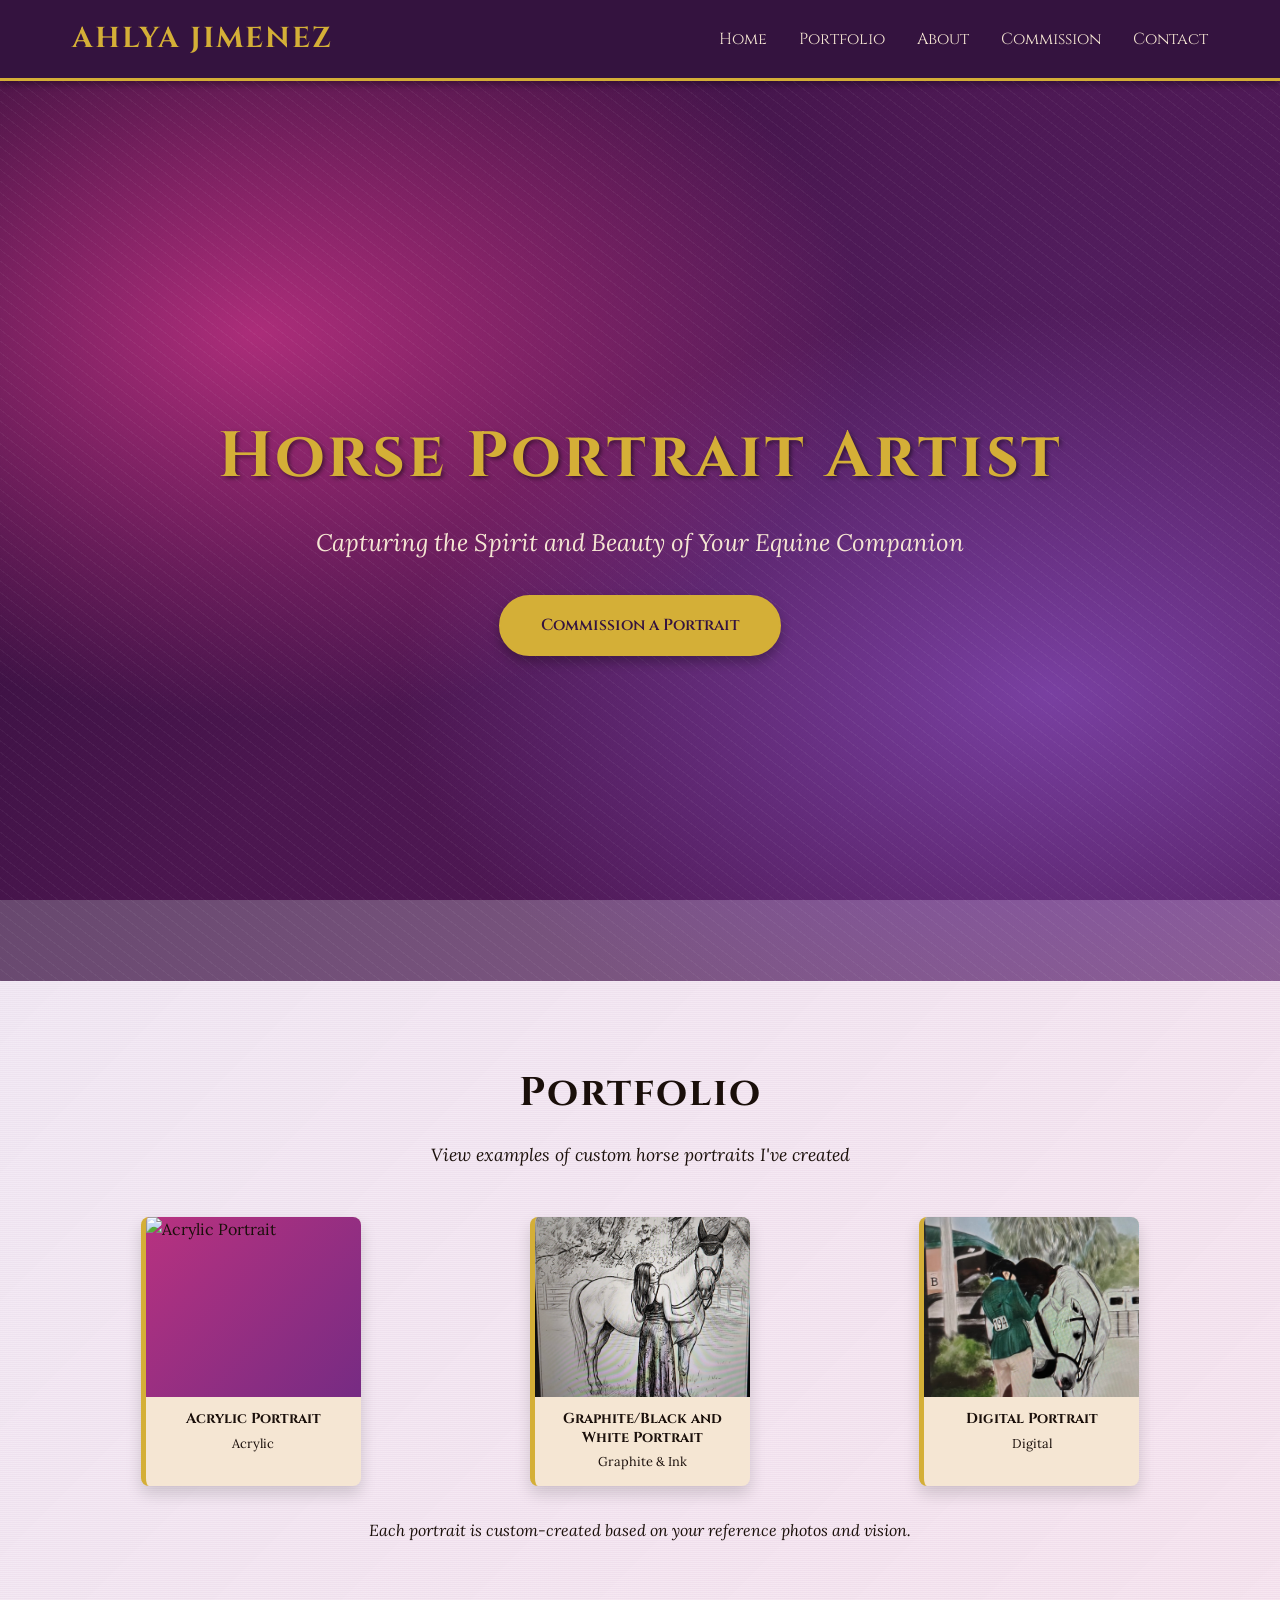
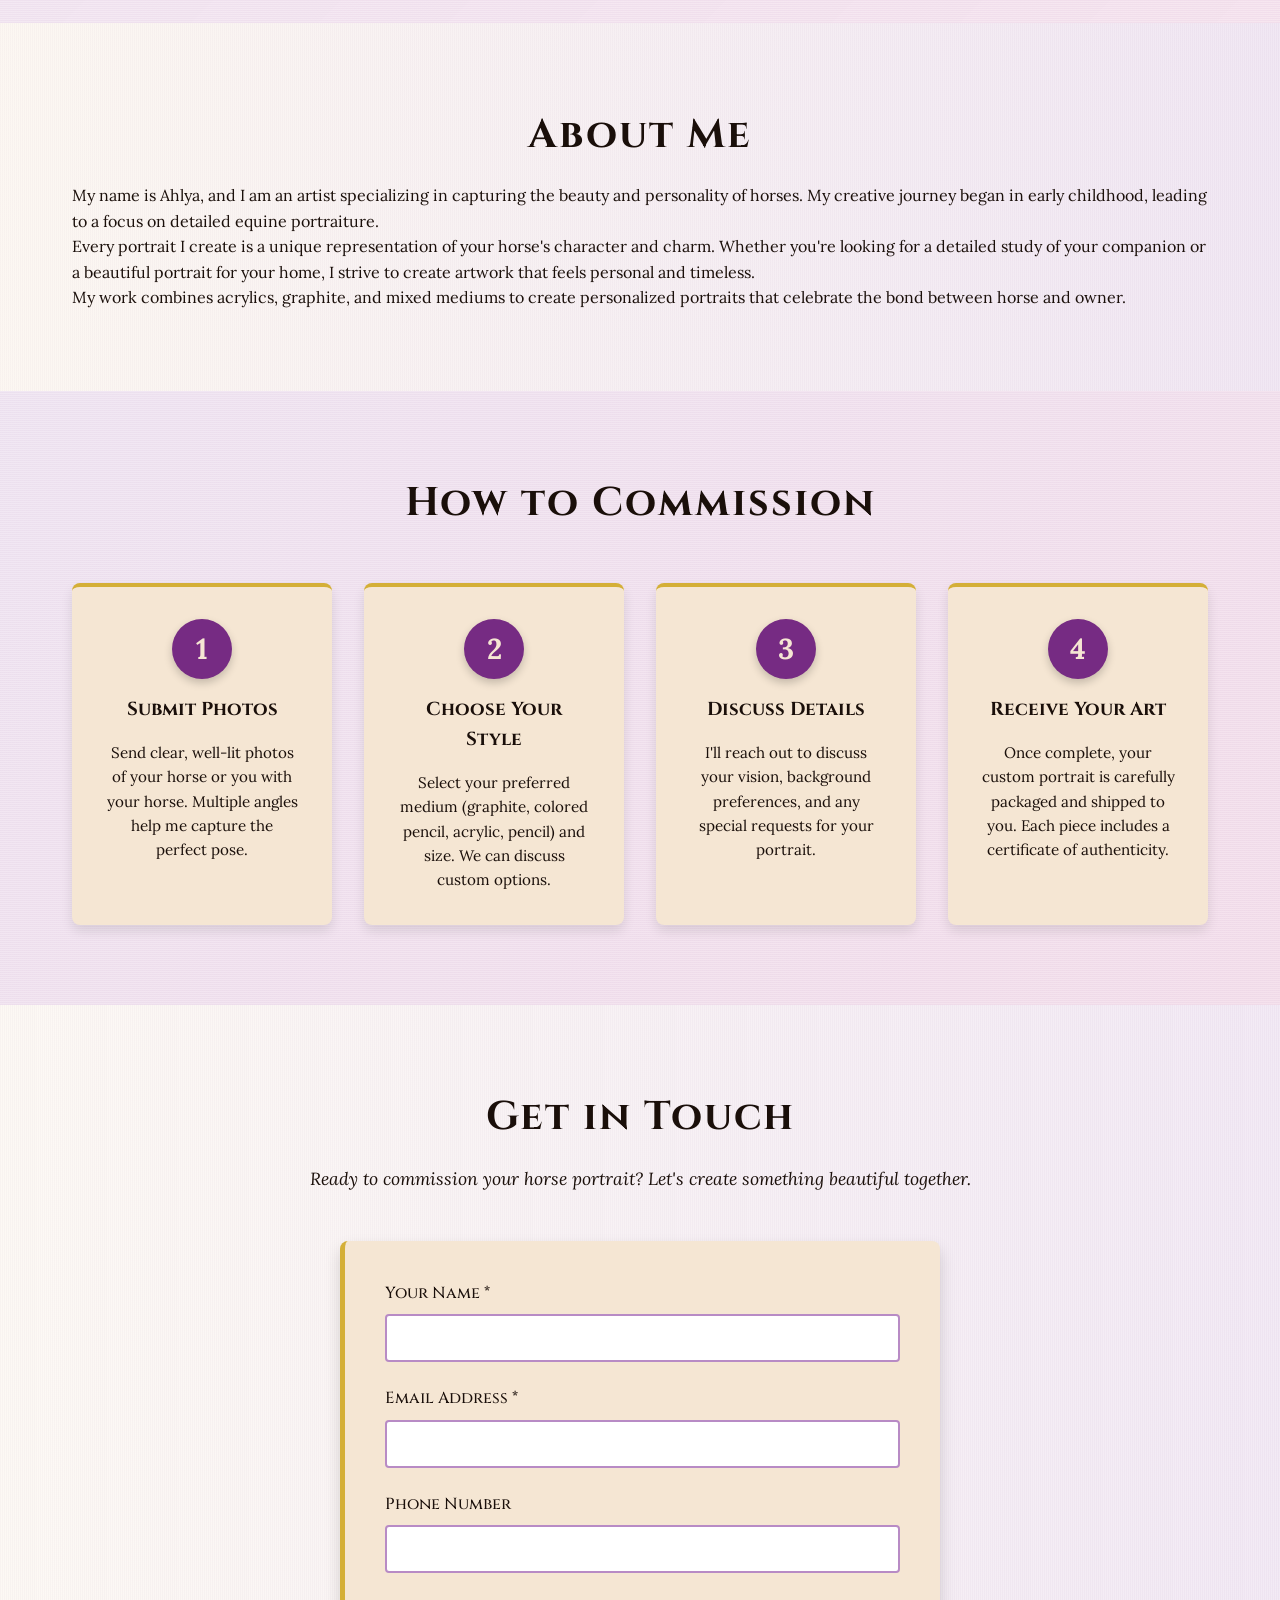
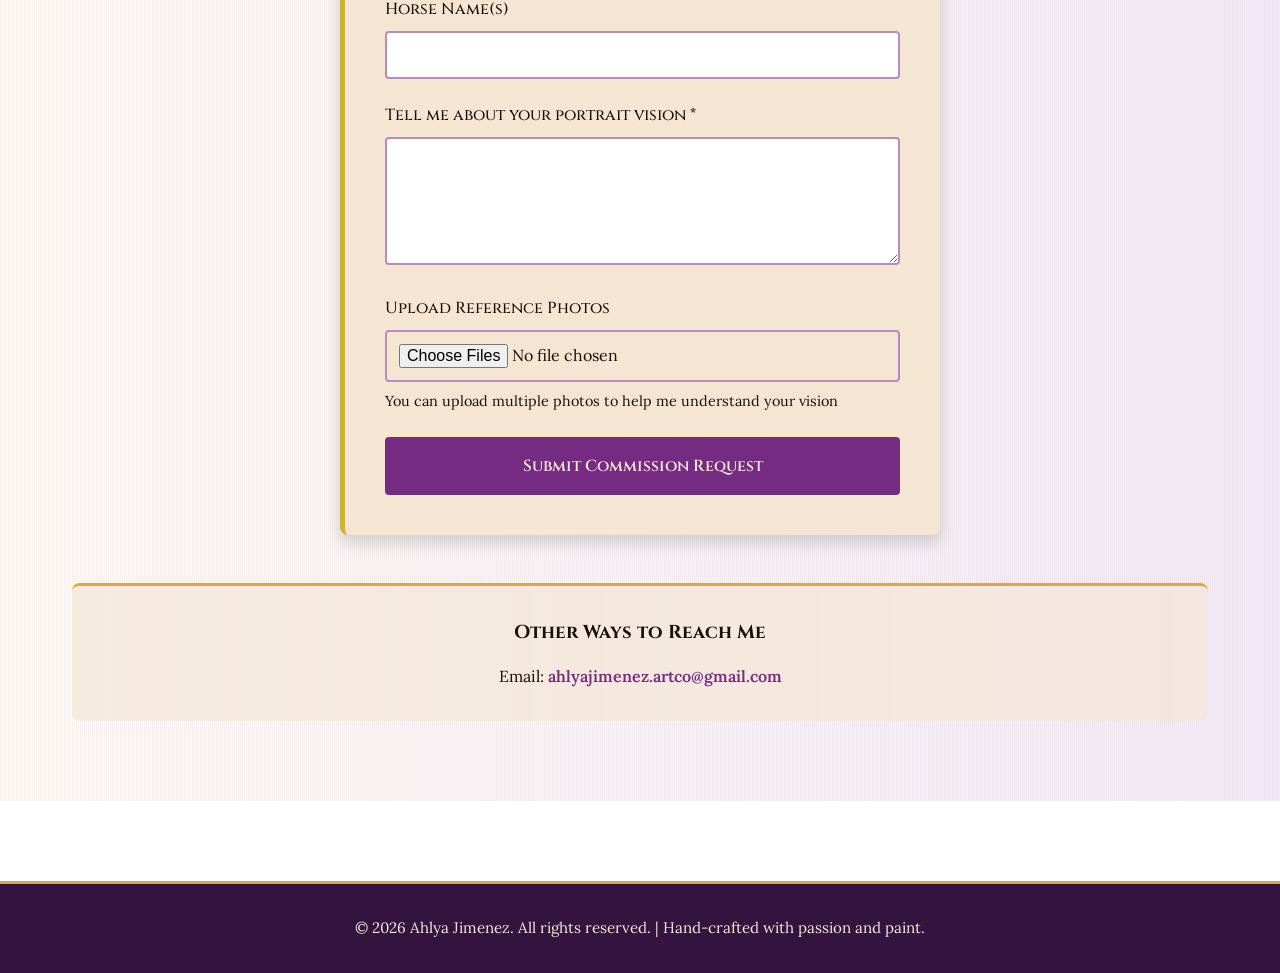
==== index.html @ ed9b8b4e "Remove mixed media and add-on portfolio cards Co-authored-by: Copilot <223556219+Copilot@users.norep" ====
<!DOCTYPE html>
<html lang="en">
<head>
    <meta charset="UTF-8">
    <meta name="viewport" content="width=device-width, initial-scale=1.0">
    <title>Ahlya Jimenez - Horse Portrait Artist</title>
    <link rel="stylesheet" href="styles.css">
    <link href="https://fonts.googleapis.com/css2?family=Cinzel:wght@400;600;700&family=Lora:wght@400;500&display=swap" rel="stylesheet">
</head>
<body>
    <!-- Navigation -->
    <nav class="navbar">
        <div class="nav-container">
            <div class="logo">AHLYA JIMENEZ</div>
            <ul class="nav-menu">
                <li><a href="#home" class="nav-link">Home</a></li>
                <li><a href="#portfolio" class="nav-link">Portfolio</a></li>
                <li><a href="#about" class="nav-link">About</a></li>
                <li><a href="#commission" class="nav-link">Commission</a></li>
                <li><a href="#contact" class="nav-link">Contact</a></li>
            </ul>
        </div>
    </nav>

    <!-- Hero Section -->
    <section id="home" class="hero">
        <div class="hero-content">
            <h1>Horse Portrait Artist</h1>
            <p>Capturing the Spirit and Beauty of Your Equine Companion</p>
            <a href="#commission" class="cta-button">Commission a Portrait</a>
        </div>
    </section>

    <!-- Portfolio Section -->
    <section id="portfolio" class="portfolio">
        <div class="container">
            <h2>Portfolio</h2>
            <p class="section-intro">View examples of custom horse portraits I've created</p>
            
            <div class="portfolio-grid">
                <div class="portfolio-item" data-index="0">
                    <div class="portfolio-image">
                        <img src="images/Acrylic.jpeg" alt="Acrylic Portrait">
                    </div>
                    <h3>Acrylic Portrait</h3>
                    <p>Acrylic</p>
                </div>
                
                <div class="portfolio-item" data-index="1">
                    <div class="portfolio-image">
                        <img src="images/Graphite:Black and white.jpg" alt="Graphite/Black and White Portrait">
                    </div>
                    <h3>Graphite/Black and White Portrait</h3>
                    <p>Graphite & Ink</p>
                </div>
                
                <div class="portfolio-item" data-index="2">
                    <div class="portfolio-image">
                        <img src="images/Digital.jpg" alt="Digital Portrait">
                    </div>
                    <h3>Digital Portrait</h3>
                    <p>Digital</p>
                </div>
            </div>

            <p class="portfolio-note">
                <em>Each portrait is custom-created based on your reference photos and vision.</em>
            </p>
        </div>
    </section>

    <!-- About Section -->
    <section id="about" class="about">
        <div class="container">
            <h2>About Me</h2>
            <div class="about-boxes">
                <div class="about-box">
                    <p>
                        My name is Ahlya, and I am an artist specializing in capturing the beauty and personality of horses. My creative journey began in early childhood, leading to a focus on detailed equine portraiture.
                    </p>
                </div>
                
                <div class="about-box">
                    <p>
                        Every portrait I create is a unique representation of your horse's character and charm. Whether you're looking for a detailed study of your companion or a beautiful portrait for your home, I strive to create artwork that feels personal and timeless.
                    </p>
                </div>
                
                <div class="about-box">
                    <p>
                        My work combines acrylics, graphite, and mixed mediums to create personalized portraits that celebrate the bond between horse and owner.
                    </p>
                </div>
            </div>
        </div>
    </section>

    <!-- Commission Section -->
    <section id="commission" class="commission">
        <div class="container">
            <h2>How to Commission</h2>
            <div class="commission-steps">
                <div class="step">
                    <div class="step-number">1</div>
                    <h3>Submit Photos</h3>
                    <p>Send clear, well-lit photos of your horse or you with your horse. Multiple angles help me capture the perfect pose.</p>
                </div>
                
                <div class="step">
                    <div class="step-number">2</div>
                    <h3>Choose Your Style</h3>
                    <p>Select your preferred medium (graphite, colored pencil, acrylic, pencil) and size. We can discuss custom options.</p>
                </div>
                
                <div class="step">
                    <div class="step-number">3</div>
                    <h3>Discuss Details</h3>
                    <p>I'll reach out to discuss your vision, background preferences, and any special requests for your portrait.</p>
                </div>
                
                <div class="step">
                    <div class="step-number">4</div>
                    <h3>Receive Your Art</h3>
                    <p>Once complete, your custom portrait is carefully packaged and shipped to you. Each piece includes a certificate of authenticity.</p>
                </div>
            </div>
        </div>
    </section>

    <!-- Contact/Form Section -->
    <section id="contact" class="contact">
        <div class="container">
            <h2>Get in Touch</h2>
            <p class="section-intro">Ready to commission your horse portrait? Let's create something beautiful together.</p>
            
            <form class="contact-form" action="https://formspree.io/f/YOUR_FORM_ID" method="POST">
                <div class="form-group">
                    <label for="name">Your Name *</label>
                    <input type="text" id="name" name="name" required>
                </div>
                
                <div class="form-group">
                    <label for="email">Email Address *</label>
                    <input type="email" id="email" name="email" required>
                </div>
                
                <div class="form-group">
                    <label for="phone">Phone Number</label>
                    <input type="tel" id="phone" name="phone">
                </div>
                
                <div class="form-group">
                    <label for="horse-name">Horse Name(s)</label>
                    <input type="text" id="horse-name" name="horse-name">
                </div>
                
                <div class="form-group">
                    <label for="message">Tell me about your portrait vision *</label>
                    <textarea id="message" name="message" rows="5" required></textarea>
                </div>
                
                <div class="form-group">
                    <label for="file-upload">Upload Reference Photos</label>
                    <input type="file" id="file-upload" name="file-upload" accept="image/*" multiple>
                    <small>You can upload multiple photos to help me understand your vision</small>
                </div>
                
                <button type="submit" class="submit-button">Submit Commission Request</button>
            </form>

            <div class="contact-info">
                <h3>Other Ways to Reach Me</h3>
                <p>Email: <a href="mailto:ahlyajimenez.artco@gmail.com">ahlyajimenez.artco@gmail.com</a></p>
            </div>
        </div>
    </section>

    <!-- Footer -->
    <footer class="footer">
        <div class="container">
            <p>&copy; 2026 Ahlya Jimenez. All rights reserved. | Hand-crafted with passion and paint.</p>
        </div>
    </footer>

    <!-- Lightbox Modal -->
    <div id="lightbox" class="lightbox">
        <button class="lightbox-close">&times;</button>
        <button class="lightbox-nav lightbox-prev">❮</button>
        <img id="lightbox-img" class="lightbox-img" src="" alt="">
        <button class="lightbox-nav lightbox-next">❯</button>
        <div class="lightbox-caption">
            <h3 id="lightbox-title"></h3>
            <p id="lightbox-desc"></p>
        </div>
    </div>

    <script>
        const portfolioData = [
            { title: 'Acrylic Portrait', desc: 'Acrylic', img: 'images/Acrylic.jpeg' },
            { title: 'Graphite/Black and White Portrait', desc: 'Graphite & Ink', img: 'images/Graphite:Black and white.jpg' },
            { title: 'Digital Portrait', desc: 'Digital', img: 'images/Digital.jpg' }
        ];

        let currentIndex = 0;
        const lightbox = document.getElementById('lightbox');
        const items = document.querySelectorAll('.portfolio-item');

        // Attach click handlers
        items.forEach(item => {
            item.addEventListener('click', function() {
                const index = parseInt(this.getAttribute('data-index'));
                openLightbox(index);
            });
        });

        function openLightbox(index) {
            currentIndex = index;
            updateLightbox();
            lightbox.classList.add('active');
            document.body.style.overflow = 'hidden';
        }

        function closeLightbox() {
            lightbox.classList.remove('active');
            document.body.style.overflow = 'auto';
        }

        function updateLightbox() {
            const data = portfolioData[currentIndex];
            document.getElementById('lightbox-img').src = data.img;
            document.getElementById('lightbox-title').textContent = data.title;
            document.getElementById('lightbox-desc').textContent = data.desc;
            
            const prevBtn = document.querySelector('.lightbox-prev');
            const nextBtn = document.querySelector('.lightbox-next');
            prevBtn.disabled = currentIndex === 0;
            nextBtn.disabled = currentIndex === portfolioData.length - 1;
        }

        document.querySelector('.lightbox-close').addEventListener('click', closeLightbox);
        
        document.querySelector('.lightbox-prev').addEventListener('click', function(e) {
            e.stopPropagation();
            if (currentIndex > 0) {
                currentIndex--;
                updateLightbox();
            }
        });

        document.querySelector('.lightbox-next').addEventListener('click', function(e) {
            e.stopPropagation();
            if (currentIndex < portfolioData.length - 1) {
                currentIndex++;
                updateLightbox();
            }
        });

        lightbox.addEventListener('click', function(e) {
            if (e.target === lightbox) {
                closeLightbox();
            }
        });

        document.addEventListener('keydown', function(e) {
            if (lightbox.classList.contains('active')) {
                if (e.key === 'Escape') closeLightbox();
                if (e.key === 'ArrowLeft' && currentIndex > 0) {
                    currentIndex--;
                    updateLightbox();
                }
                if (e.key === 'ArrowRight' && currentIndex < portfolioData.length - 1) {
                    currentIndex++;
                    updateLightbox();
                }
            }
        });
    </script>
</body>
</html>
---- styles.css ----
* {
    margin: 0;
    padding: 0;
    box-sizing: border-box;
}

:root {
    --primary-purple: #762B83;
    --dark-purple: #34133F;
    --light-purple: #B88BC5;
    --cream: #F5E6D3;
    --accent-gold: #D4AF37;
    --text-dark: #1A0F0A;
    --magenta: #B83280;
}

html {
    scroll-behavior: smooth;
}

body {
    font-family: 'Lora', serif;
    color: var(--text-dark);
    line-height: 1.6;
    background:
                repeating-linear-gradient(
                    135deg,
                    rgba(255, 255, 255, 0.025) 0px,
                    rgba(255, 255, 255, 0.025) 1px,
                    transparent 1px,
                    transparent 5px
                ),
                radial-gradient(ellipse at 16% 18%, rgba(208, 54, 140, 0.48), transparent 38%),
                radial-gradient(ellipse at 84% 32%, rgba(143, 84, 196, 0.48), transparent 42%),
                linear-gradient(135deg, #35103F 0%, #79266F 48%, #442054 100%);
    background-attachment: fixed;
    min-height: 100vh;
}

/* Navigation */
.navbar {
    background-color: var(--dark-purple);
    padding: 1rem 0;
    position: sticky;
    top: 0;
    z-index: 1000;
    box-shadow: 0 4px 6px rgba(0, 0, 0, 0.3);
    border-bottom: 3px solid var(--accent-gold);
}

.nav-container {
    max-width: 1200px;
    margin: 0 auto;
    padding: 0 2rem;
    display: flex;
    justify-content: space-between;
    align-items: center;
}

.logo {
    font-family: 'Cinzel', serif;
    font-size: 1.8rem;
    font-weight: 700;
    color: var(--accent-gold);
    letter-spacing: 2px;
}

.nav-menu {
    display: flex;
    list-style: none;
    gap: 2rem;
}

.nav-link {
    color: var(--cream);
    text-decoration: none;
    font-size: 1rem;
    transition: all 0.3s ease;
    font-family: 'Cinzel', serif;
    position: relative;
}

.nav-link:hover {
    color: var(--accent-gold);
}

.nav-link::after {
    content: '';
    position: absolute;
    bottom: -5px;
    left: 0;
    width: 0;
    height: 2px;
    background-color: var(--accent-gold);
    transition: width 0.3s ease;
}

.nav-link:hover::after {
    width: 100%;
}

/* Hero Section */
.hero {
    background:
                repeating-linear-gradient(38deg, rgba(255, 255, 255, 0.045) 0 1px, transparent 1px 9px),
                radial-gradient(ellipse at 20% 28%, rgba(220, 57, 145, 0.68), transparent 42%),
                radial-gradient(ellipse at 82% 68%, rgba(137, 79, 190, 0.72), transparent 44%),
                linear-gradient(135deg, rgba(44, 13, 54, 0.82), rgba(85, 23, 91, 0.68));
    background-size: cover;
    background-position: center;
    padding: 150px 2rem;
    text-align: center;
    color: var(--cream);
    min-height: 100vh;
    display: flex;
    align-items: center;
    justify-content: center;
}

.hero-content h1 {
    font-family: 'Cinzel', serif;
    font-size: 4rem;
    margin-bottom: 1rem;
    color: var(--accent-gold);
    text-shadow: 2px 2px 4px rgba(0, 0, 0, 0.5);
    letter-spacing: 3px;
}

.hero-content p {
    font-size: 1.5rem;
    margin-bottom: 2rem;
    color: var(--cream);
    font-style: italic;
}

.cta-button {
    display: inline-block;
    padding: 1rem 2.5rem;
    background-color: var(--accent-gold);
    color: var(--dark-purple);
    text-decoration: none;
    font-family: 'Cinzel', serif;
    font-weight: 600;
    border-radius: 50px;
    transition: all 0.3s ease;
    box-shadow: 0 6px 12px rgba(0, 0, 0, 0.3);
    border: 2px solid var(--accent-gold);
}

.cta-button:hover {
    background-color: transparent;
    color: var(--accent-gold);
    transform: translateY(-3px);
    box-shadow: 0 8px 16px rgba(212, 175, 55, 0.4);
}

/* Container */
.container {
    max-width: 1200px;
    margin: 0 auto;
    padding: 0 2rem;
}

/* Portfolio Section */
.portfolio {
    padding: 80px 0;
    background: linear-gradient(135deg, rgba(184, 139, 197, 0.18) 0%, rgba(184, 50, 128, 0.12) 100%),
                repeating-linear-gradient(
                    0deg,
                    rgba(118, 43, 131, 0.045) 0px,
                    rgba(118, 43, 131, 0.045) 1px,
                    transparent 1px,
                    transparent 2px
                );
}

.portfolio h2,
.about h2,
.commission h2,
.contact h2 {
    font-family: 'Cinzel', serif;
    font-size: 2.5rem;
    color: #1A0F0A;
    text-align: center;
    margin-bottom: 1rem;
    letter-spacing: 2px;
}

.section-intro {
    text-align: center;
    font-size: 1.1rem;
    color: #1A0F0A;
    margin-bottom: 3rem;
    font-style: italic;
}

.portfolio-grid {
    display: grid;
    grid-template-columns: repeat(auto-fit, minmax(200px, 1fr));
    gap: 2rem;
    margin-bottom: 2rem;
    justify-items: center;
}

.portfolio-item {
    background: var(--cream);
    border-radius: 8px;
    overflow: hidden;
    box-shadow: 0 8px 16px rgba(0, 0, 0, 0.15);
    transition: all 0.3s ease;
    border-left: 5px solid var(--accent-gold);
    cursor: pointer;
    width: 100%;
    max-width: 220px;
}

.portfolio-item:hover {
    transform: translateY(-10px);
    box-shadow: 0 12px 24px rgba(212, 175, 55, 0.3);
}

.portfolio-image {
    width: 100%;
    height: 180px;
    overflow: hidden;
    background: linear-gradient(135deg, var(--magenta) 0%, var(--primary-purple) 100%);
    display: flex;
    align-items: center;
    justify-content: center;
}

.portfolio-image img {
    width: 100%;
    height: 100%;
    object-fit: cover;
    object-position: center;
    transition: transform 0.3s ease;
}

.portfolio-item:hover .portfolio-image img {
    transform: scale(1.05);
}

.placeholder-image {
    background: linear-gradient(135deg, var(--magenta) 0%, var(--primary-purple) 100%),
                repeating-linear-gradient(
                    45deg,
                    rgba(0, 0, 0, 0.05) 0px,
                    rgba(0, 0, 0, 0.05) 2px,
                    transparent 2px,
                    transparent 4px
                );
    height: 180px;
    display: flex;
    align-items: center;
    justify-content: center;
    color: var(--cream);
    font-size: 1.1rem;
    font-weight: 500;
    text-shadow: 1px 1px 2px rgba(0, 0, 0, 0.3);
}

.portfolio-item h3 {
    padding: 0.8rem 0.8rem 0.3rem;
    color: #1A0F0A;
    font-family: 'Cinzel', serif;
    font-size: 0.9rem;
    line-height: 1.3;
    text-align: center;
}

.portfolio-item p {
    padding: 0 0.8rem 0.8rem;
    color: #1A0F0A;
    font-size: 0.8rem;
    text-align: center;
}

.portfolio-note {
    text-align: center;
    color: #1A0F0A;
    font-style: italic;
    margin-top: 2rem;
}

/* Lightbox Modal */
.lightbox {
    display: none;
    position: fixed;
    top: 0;
    left: 0;
    width: 100%;
    height: 100%;
    background: rgba(0, 0, 0, 0.8);
    z-index: 9999;
    padding: 20px;
}

.lightbox.active {
    display: flex;
    flex-direction: column;
    align-items: center;
    justify-content: center;
}

.lightbox-close {
    position: absolute;
    top: 20px;
    right: 30px;
    background: none;
    border: none;
    color: var(--accent-gold);
    font-size: 40px;
    cursor: pointer;
    transition: color 0.3s ease;
    z-index: 10000;
}

.lightbox-close:hover {
    color: var(--cream);
}

.lightbox-img {
    max-width: 90%;
    max-height: 70vh;
    object-fit: contain;
    margin-bottom: 20px;
}

.lightbox-nav {
    position: absolute;
    top: 50%;
    transform: translateY(-50%);
    background: rgba(212, 175, 55, 0.8);
    border: none;
    color: var(--dark-purple);
    font-size: 30px;
    padding: 15px 20px;
    cursor: pointer;
    border-radius: 4px;
    transition: all 0.3s ease;
}

.lightbox-nav:hover:not(:disabled) {
    background: var(--accent-gold);
}

.lightbox-nav:disabled {
    opacity: 0.3;
    cursor: not-allowed;
}

.lightbox-prev {
    left: 20px;
}

.lightbox-next {
    right: 20px;
}

.lightbox-caption {
    background: var(--cream);
    padding: 20px;
    border-radius: 8px;
    text-align: center;
    max-width: 500px;
    margin-top: 20px;
}

.lightbox-caption h3 {
    font-family: 'Cinzel', serif;
    color: #1A0F0A;
    margin-bottom: 10px;
    font-size: 1.3rem;
}

.lightbox-caption p {
    color: #1A0F0A;
    font-size: 0.95rem;
}

/* About Section */
.about {
    padding: 80px 0;
    background: linear-gradient(to right, rgba(245, 230, 211, 0.3), rgba(184, 139, 197, 0.2)),
                repeating-linear-gradient(
                    90deg,
                    rgba(118, 43, 131, 0.035) 0px,
                    rgba(118, 43, 131, 0.035) 1px,
                    transparent 1px,
                    transparent 2px
                );
}

.about-content {
    display: grid;
    grid-template-columns: 1fr;
    gap: 3rem;
    align-items: center;
}

.about-text h2 {
    margin-bottom: 1.5rem;
}

.about-text p {
    margin-bottom: 1.5rem;
    color: #1A0F0A;
    font-size: 1.1rem;
    line-height: 1.8;
    background: rgba(245, 230, 211, 0.6);
    padding: 1.5rem;
    border-left: 4px solid var(--accent-gold);
    border-radius: 4px;
}

/* Commission Section */
.commission {
    padding: 80px 0;
    background: linear-gradient(135deg, rgba(184, 139, 197, 0.2) 0%, rgba(184, 50, 128, 0.14) 100%),
                repeating-linear-gradient(
                    0deg,
                    rgba(118, 43, 131, 0.045) 0px,
                    rgba(118, 43, 131, 0.045) 1px,
                    transparent 1px,
                    transparent 2px
                );
}

.commission h2 {
    margin-bottom: 3rem;
}

.commission-steps {
    display: grid;
    grid-template-columns: repeat(auto-fit, minmax(250px, 1fr));
    gap: 2rem;
}

.step {
    background: var(--cream);
    padding: 2rem;
    text-align: center;
    border-radius: 8px;
    box-shadow: 0 6px 12px rgba(0, 0, 0, 0.1);
    transition: all 0.3s ease;
    border-top: 4px solid var(--accent-gold);
}

.step:hover {
    transform: translateY(-5px);
    box-shadow: 0 10px 20px rgba(0, 0, 0, 0.15);
}

.step-number {
    background: var(--primary-purple);
    color: var(--cream);
    width: 60px;
    height: 60px;
    border-radius: 50%;
    display: flex;
    align-items: center;
    justify-content: center;
    font-size: 1.8rem;
    font-weight: 700;
    margin: 0 auto 1rem;
    box-shadow: 0 4px 8px rgba(0, 0, 0, 0.2);
}

.step h3 {
    color: #1A0F0A;
    margin-bottom: 1rem;
    font-family: 'Cinzel', serif;
}

.step p {
    color: #1A0F0A;
    font-size: 0.95rem;
}

/* Contact Section */
.contact {
    padding: 80px 0;
    background: linear-gradient(to right, rgba(245, 230, 211, 0.25), rgba(184, 139, 197, 0.18)),
                repeating-linear-gradient(
                    90deg,
                    rgba(118, 43, 131, 0.035) 0px,
                    rgba(118, 43, 131, 0.035) 1px,
                    transparent 1px,
                    transparent 2px
                );
}

.contact h2 {
    margin-bottom: 1rem;
}

.contact-form {
    max-width: 600px;
    margin: 3rem auto;
    background: var(--cream);
    padding: 2.5rem;
    border-radius: 8px;
    box-shadow: 0 8px 16px rgba(0, 0, 0, 0.15);
    border-left: 5px solid var(--accent-gold);
}

.form-group {
    margin-bottom: 1.5rem;
}

.form-group label {
    display: block;
    margin-bottom: 0.5rem;
    color: #1A0F0A;
    font-weight: 500;
    font-family: 'Cinzel', serif;
}

.form-group input,
.form-group textarea {
    width: 100%;
    padding: 0.75rem;
    border: 2px solid var(--light-purple);
    border-radius: 4px;
    font-family: 'Lora', serif;
    font-size: 1rem;
    color: #1A0F0A;
    transition: border-color 0.3s ease;
}

.form-group input:focus,
.form-group textarea:focus {
    outline: none;
    border-color: var(--accent-gold);
    box-shadow: 0 0 8px rgba(212, 175, 55, 0.3);
}

.form-group small {
    display: block;
    margin-top: 0.5rem;
    color: #1A0F0A;
    font-size: 0.9rem;
}

.submit-button {
    width: 100%;
    padding: 1rem;
    background-color: var(--primary-purple);
    color: var(--cream);
    border: 2px solid var(--primary-purple);
    border-radius: 4px;
    font-family: 'Cinzel', serif;
    font-size: 1rem;
    font-weight: 600;
    cursor: pointer;
    transition: all 0.3s ease;
}

.submit-button:hover {
    background-color: var(--accent-gold);
    color: var(--dark-purple);
    border-color: var(--accent-gold);
    transform: translateY(-2px);
    box-shadow: 0 4px 12px rgba(212, 175, 55, 0.3);
}

.contact-info {
    text-align: center;
    margin-top: 3rem;
    background: rgba(245, 230, 211, 0.6);
    padding: 2rem;
    border-radius: 8px;
    border-top: 3px solid var(--accent-gold);
}

.contact-info h3 {
    color: #1A0F0A;
    margin-bottom: 1rem;
    font-family: 'Cinzel', serif;
}

.contact-info p {
    color: #1A0F0A;
}

.contact-info a {
    color: var(--primary-purple);
    text-decoration: none;
    font-weight: 600;
    transition: color 0.3s ease;
}

.contact-info a:hover {
    color: var(--accent-gold);
}

/* Footer */
.footer {
    background-color: var(--dark-purple);
    color: var(--cream);
    text-align: center;
    padding: 2rem;
    border-top: 3px solid var(--accent-gold);
    margin-top: 80px;
}

.footer p {
    font-size: 0.95rem;
}

/* Responsive Design */
@media (max-width: 768px) {
    .nav-menu {
        flex-direction: column;
        gap: 1rem;
    }

    .hero-content h1 {
        font-size: 2.5rem;
    }

    .hero-content p {
        font-size: 1.1rem;
    }

    .portfolio h2,
    .about h2,
    .commission h2,
    .contact h2 {
        font-size: 2rem;
    }

    .cta-button {
        padding: 0.8rem 2rem;
        font-size: 0.95rem;
    }

    .portfolio-grid {
        grid-template-columns: repeat(auto-fit, minmax(150px, 1fr));
    }

    .lightbox-img {
        max-height: 60vh;
    }

    .lightbox-nav {
        padding: 12px 15px;
        font-size: 25px;
    }
}

@media (max-width: 480px) {
    .logo {
        font-size: 1.3rem;
    }

    .nav-menu {
        gap: 0.5rem;
    }

    .nav-link {
        font-size: 0.9rem;
    }

    .hero-content h1 {
        font-size: 1.8rem;
    }

    .hero-content p {
        font-size: 1rem;
    }

    .portfolio h2,
    .about h2,
    .commission h2,
    .contact h2 {
        font-size: 1.5rem;
    }

    .contact-form {
        padding: 1.5rem;
    }

    .portfolio-grid {
        grid-template-columns: repeat(2, 1fr);
    }

    .portfolio-item {
        max-width: 100%;
    }

    .lightbox-img {
        max-width: 95%;
        max-height: 50vh;
    }

    .lightbox-caption {
        max-width: 90%;
    }

    .lightbox-nav {
        padding: 10px 12px;
        font-size: 20px;
    }
}
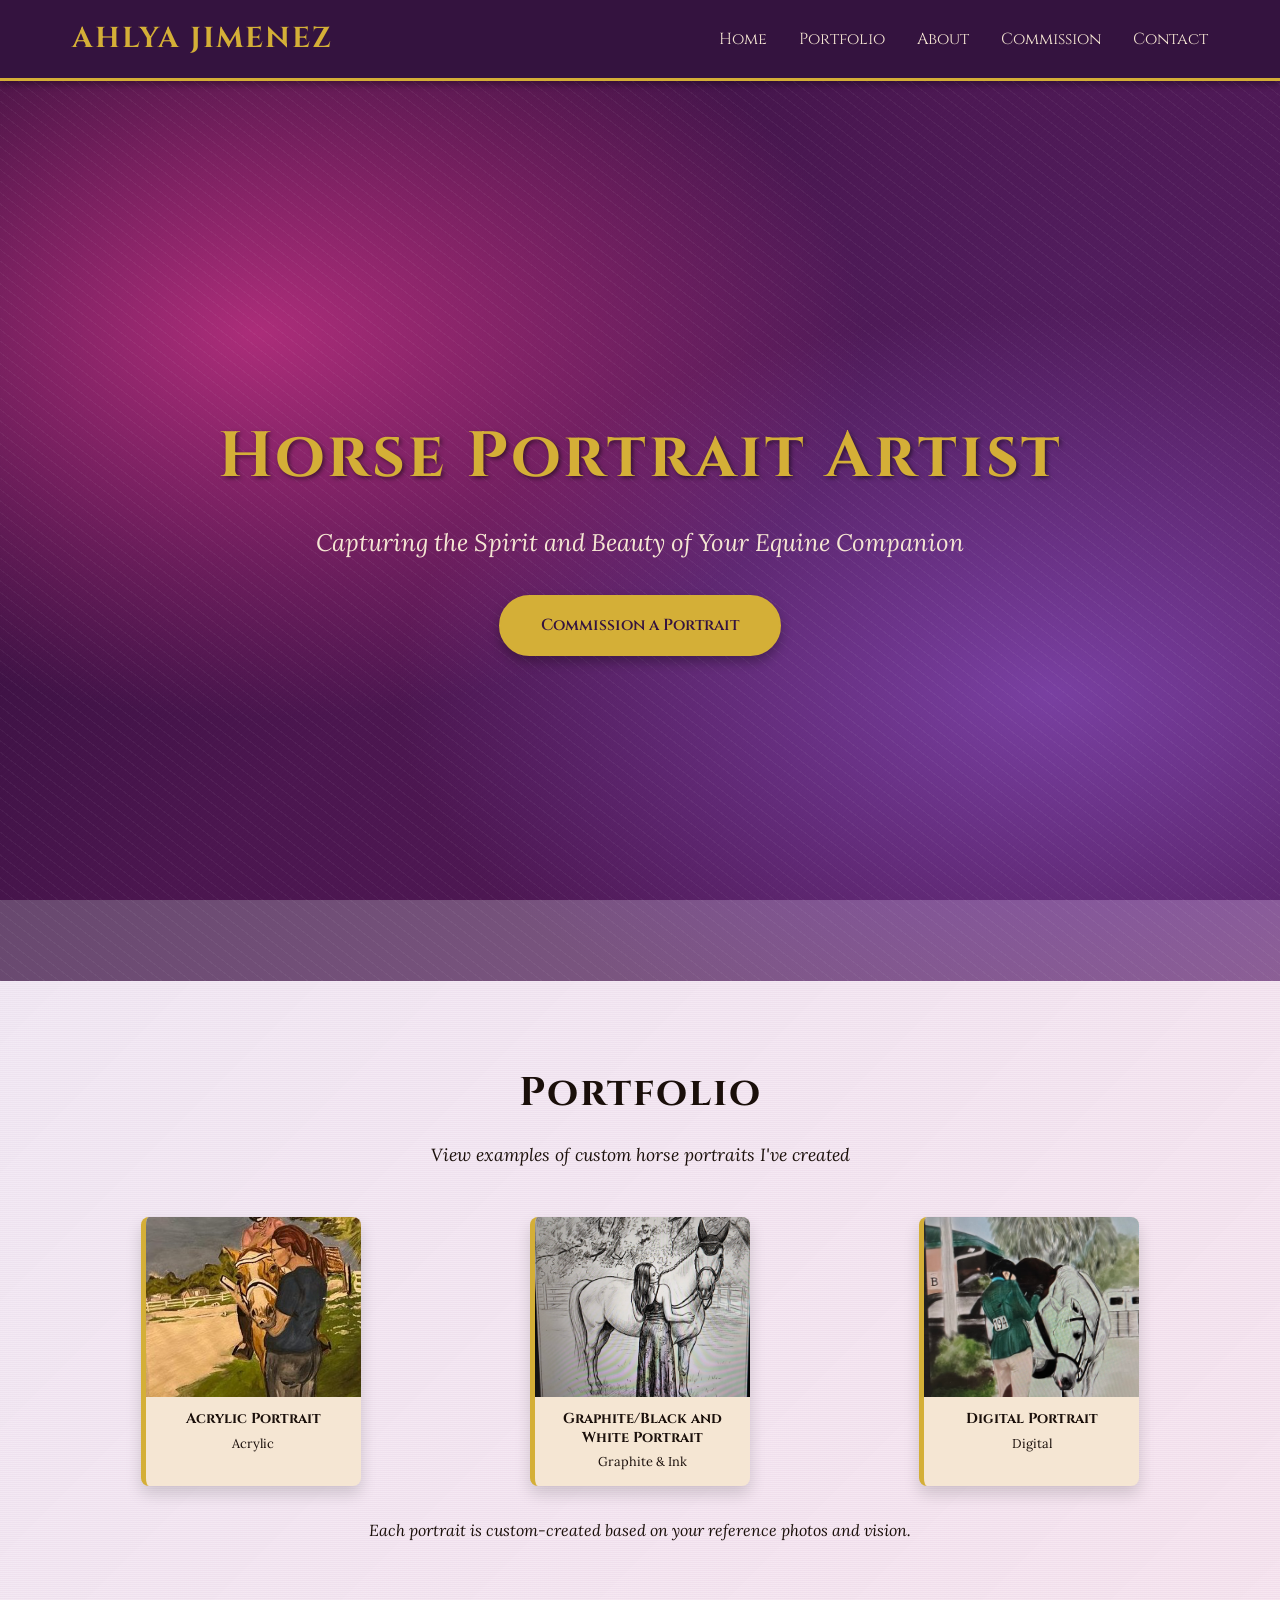
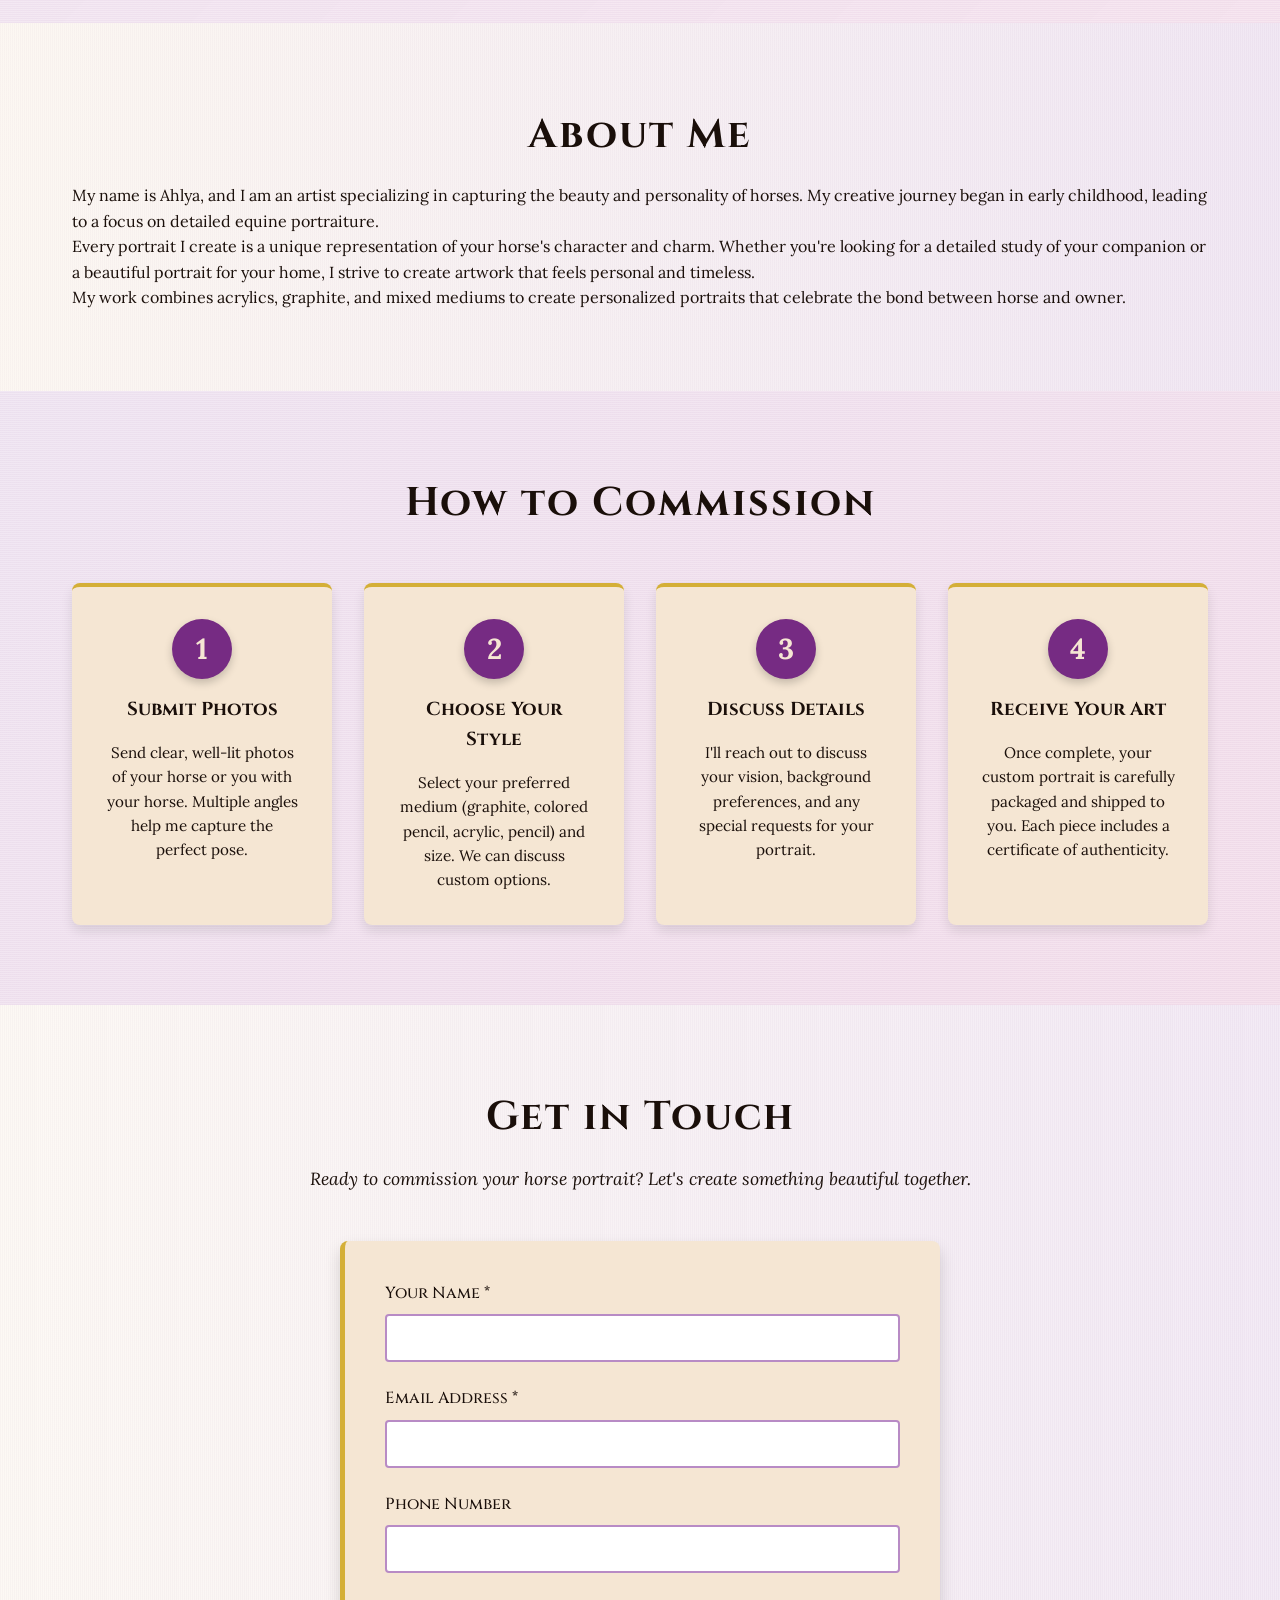
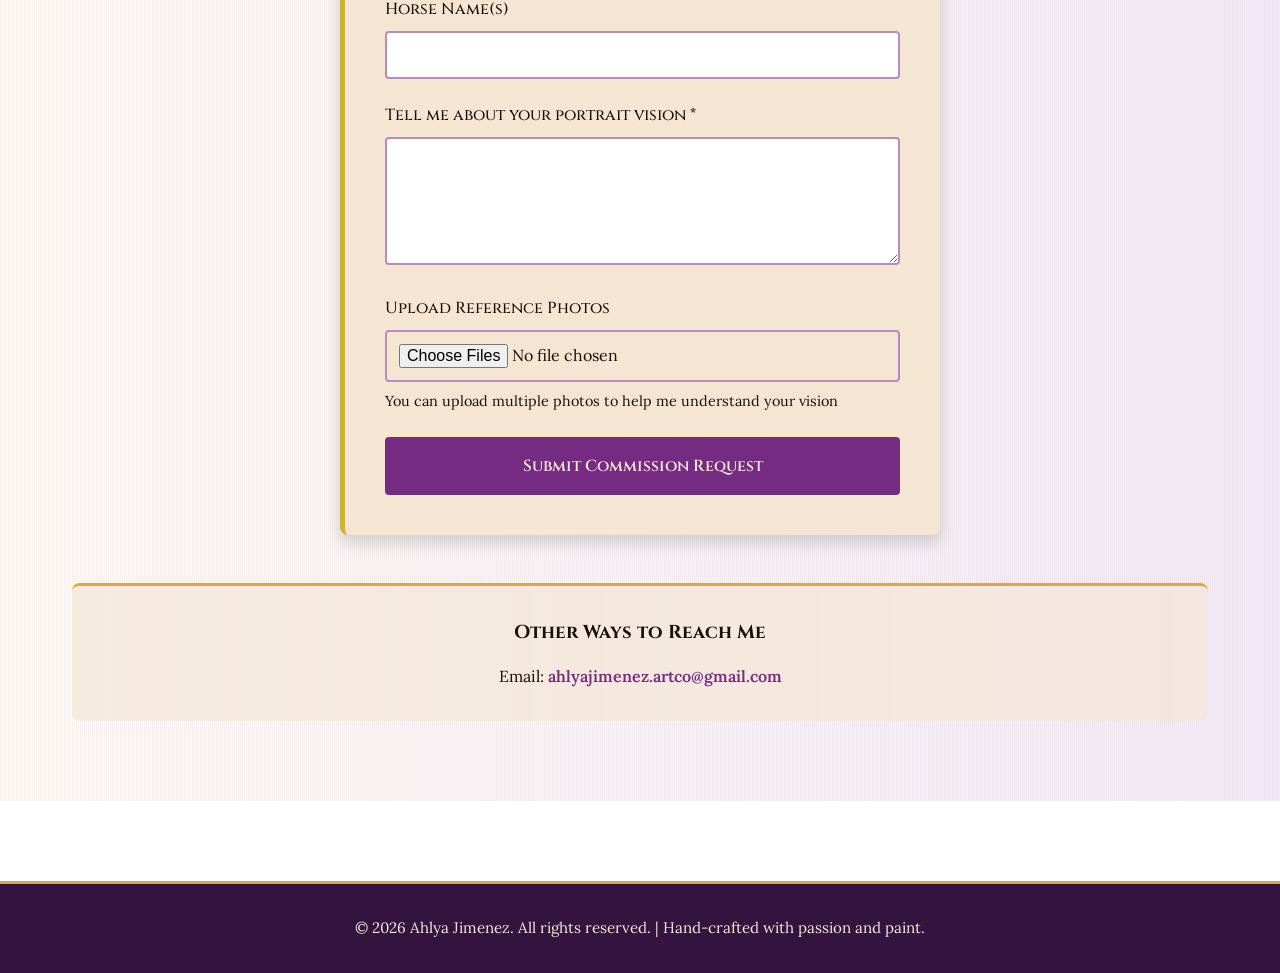
==== commit cc05eda0: "Add new acrylic portfolio artwork Co-authored-by: Copilot <223556219+Copilot@users.noreply.github.co" ====
--- a/index.html
+++ b/index.html
@@ -40,7 +40,7 @@
             <div class="portfolio-grid">
                 <div class="portfolio-item" data-index="0">
                     <div class="portfolio-image">
-                        <img src="images/Acrylic.jpeg" alt="Acrylic Portrait">
+                        <img src="images/Acrylic.png" alt="Acrylic Portrait">
                     </div>
                     <h3>Acrylic Portrait</h3>
                     <p>Acrylic</p>
@@ -196,7 +196,7 @@
 
     <script>
         const portfolioData = [
-            { title: 'Acrylic Portrait', desc: 'Acrylic', img: 'images/Acrylic.jpeg' },
+            { title: 'Acrylic Portrait', desc: 'Acrylic', img: 'images/Acrylic.png' },
             { title: 'Graphite/Black and White Portrait', desc: 'Graphite & Ink', img: 'images/Graphite:Black and white.jpg' },
             { title: 'Digital Portrait', desc: 'Digital', img: 'images/Digital.jpg' }
         ];
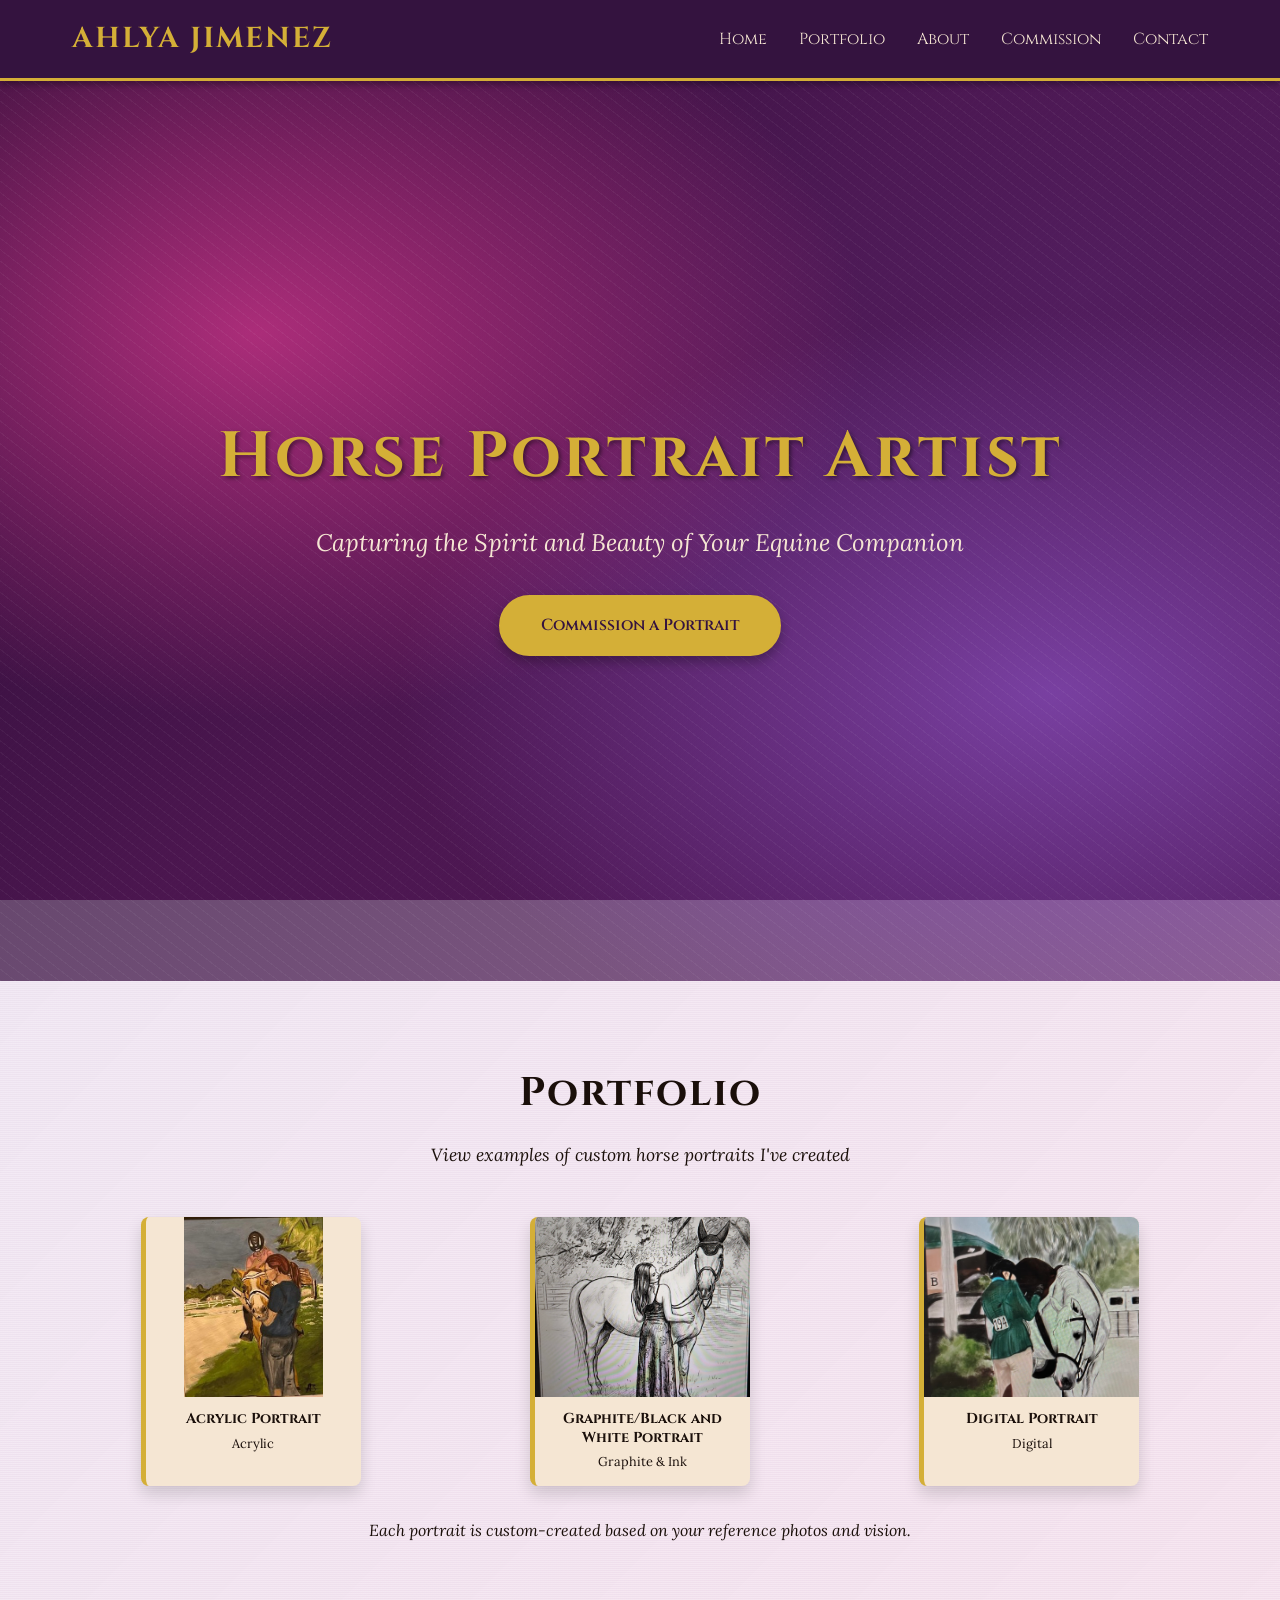
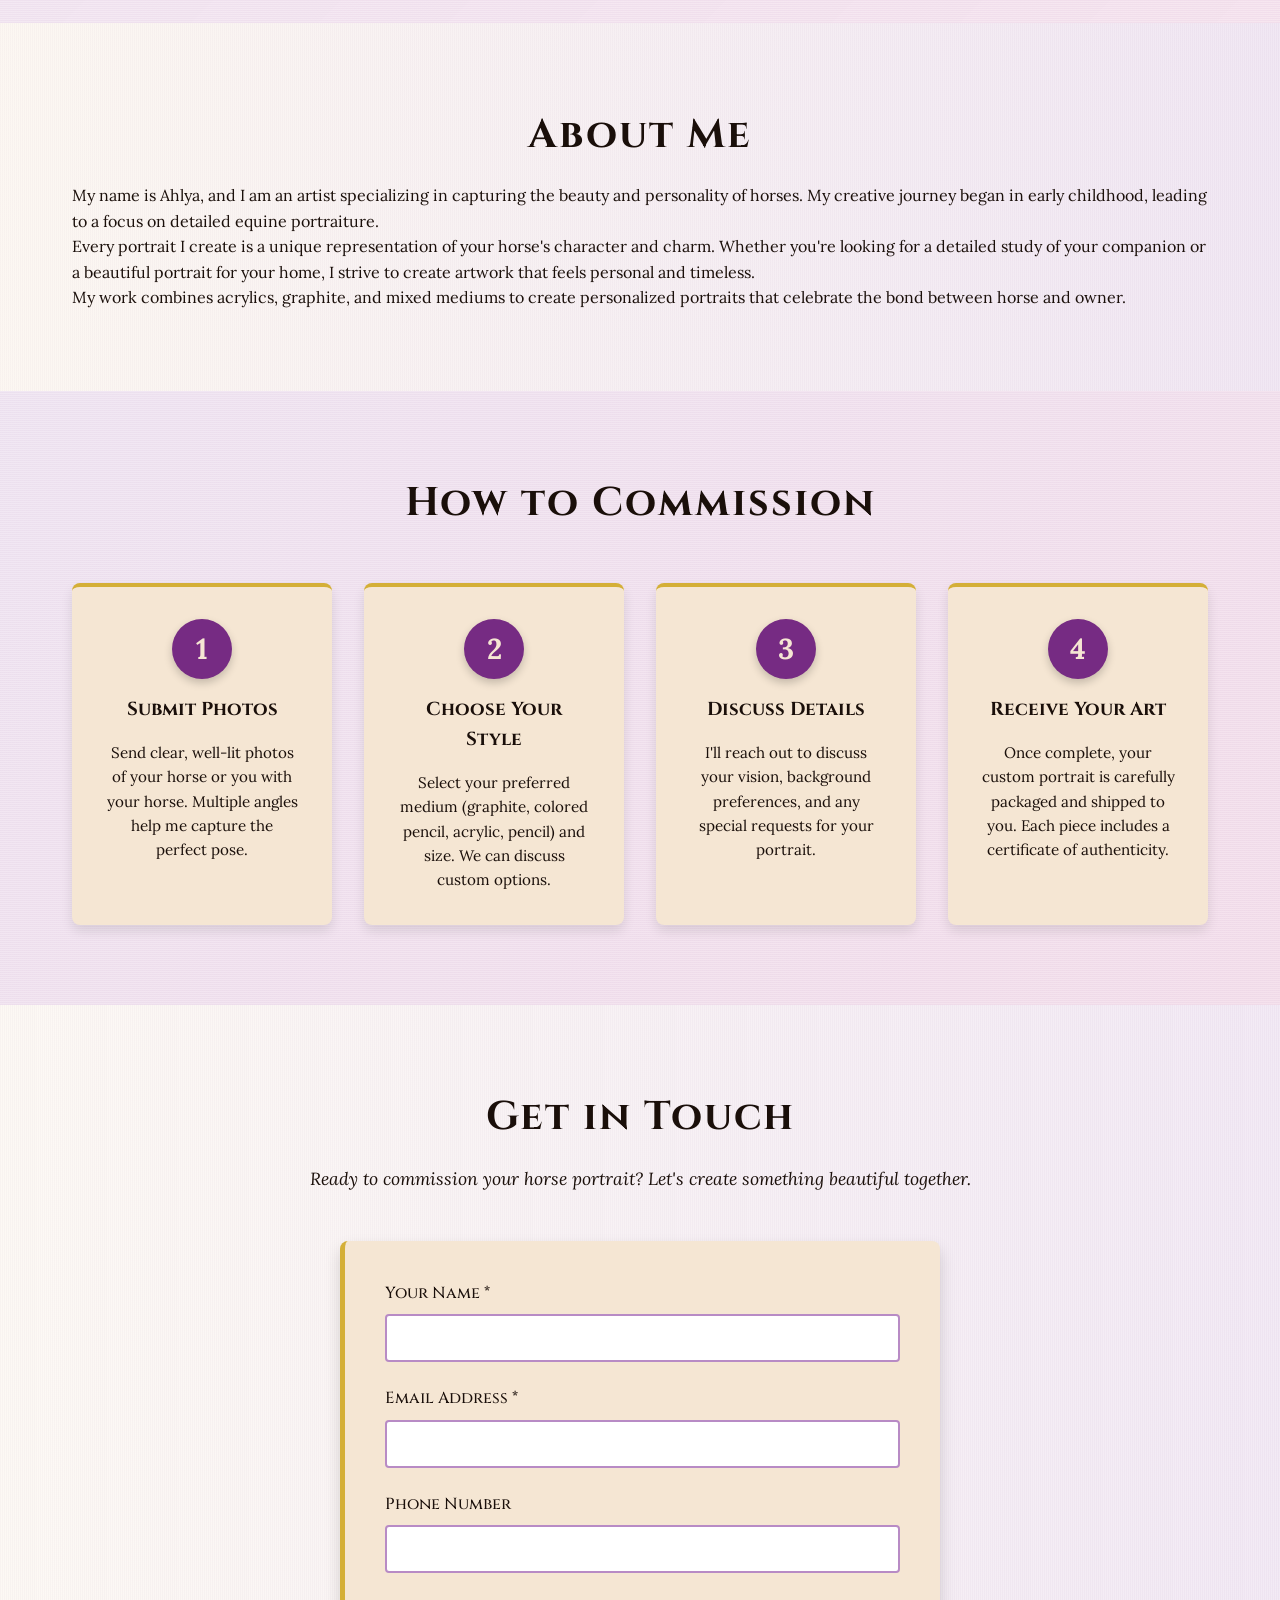
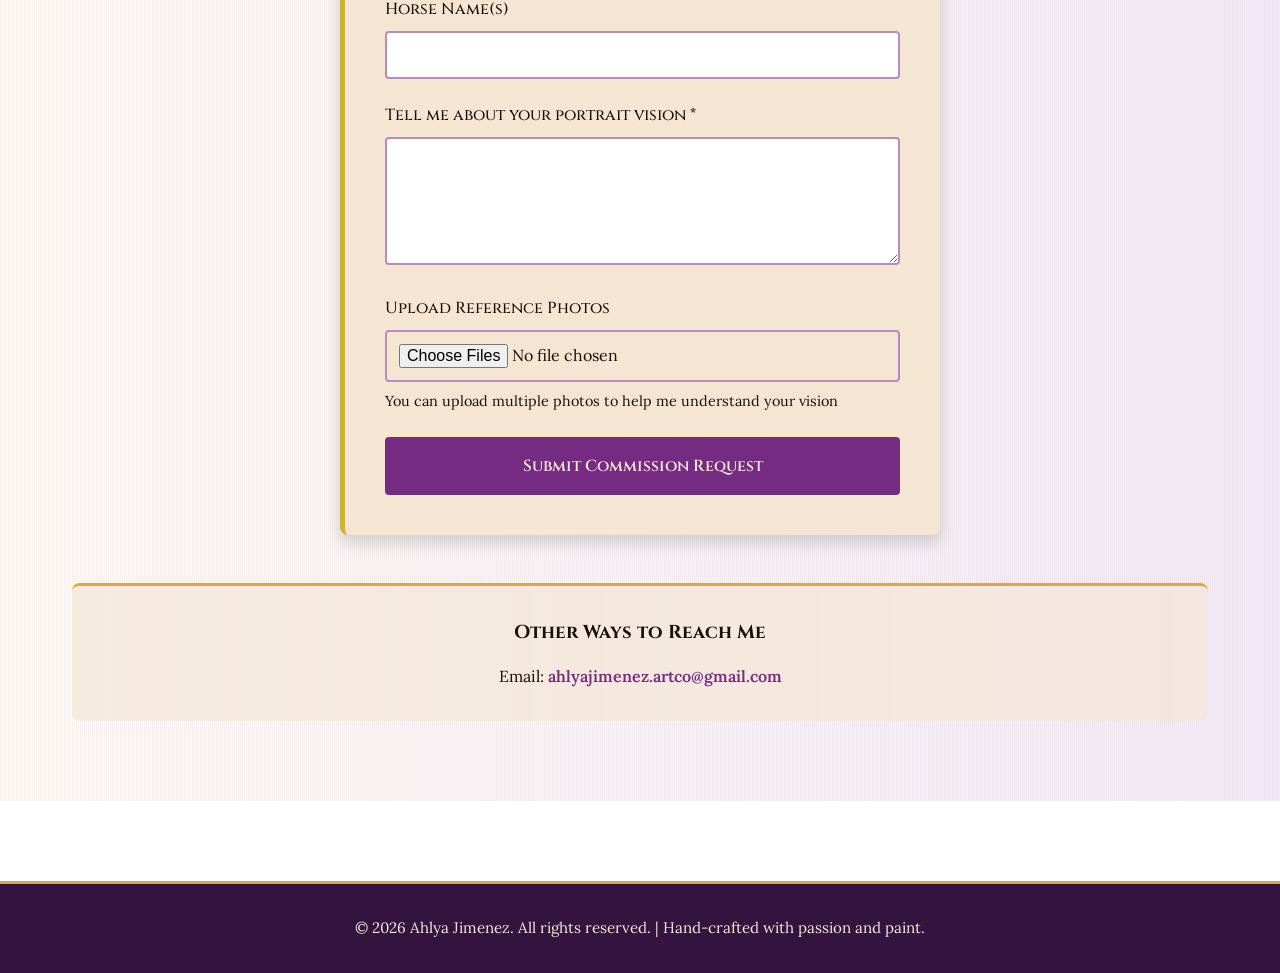
==== commit 869ce50e: "Show full acrylic artwork in portfolio card Co-authored-by: Copilot <223556219+Copilot@users.noreply" ====
--- a/index.html
+++ b/index.html
@@ -40,7 +40,7 @@
             <div class="portfolio-grid">
                 <div class="portfolio-item" data-index="0">
                     <div class="portfolio-image">
-                        <img src="images/Acrylic.png" alt="Acrylic Portrait">
+                        <img class="acrylic-image" src="images/Acrylic.png" alt="Acrylic Portrait">
                     </div>
                     <h3>Acrylic Portrait</h3>
                     <p>Acrylic</p>
--- a/styles.css
+++ b/styles.css
@@ -237,6 +237,11 @@
     transition: transform 0.3s ease;
 }
 
+.portfolio-image .acrylic-image {
+    object-fit: contain;
+    background: var(--cream);
+}
+
 .portfolio-item:hover .portfolio-image img {
     transform: scale(1.05);
 }
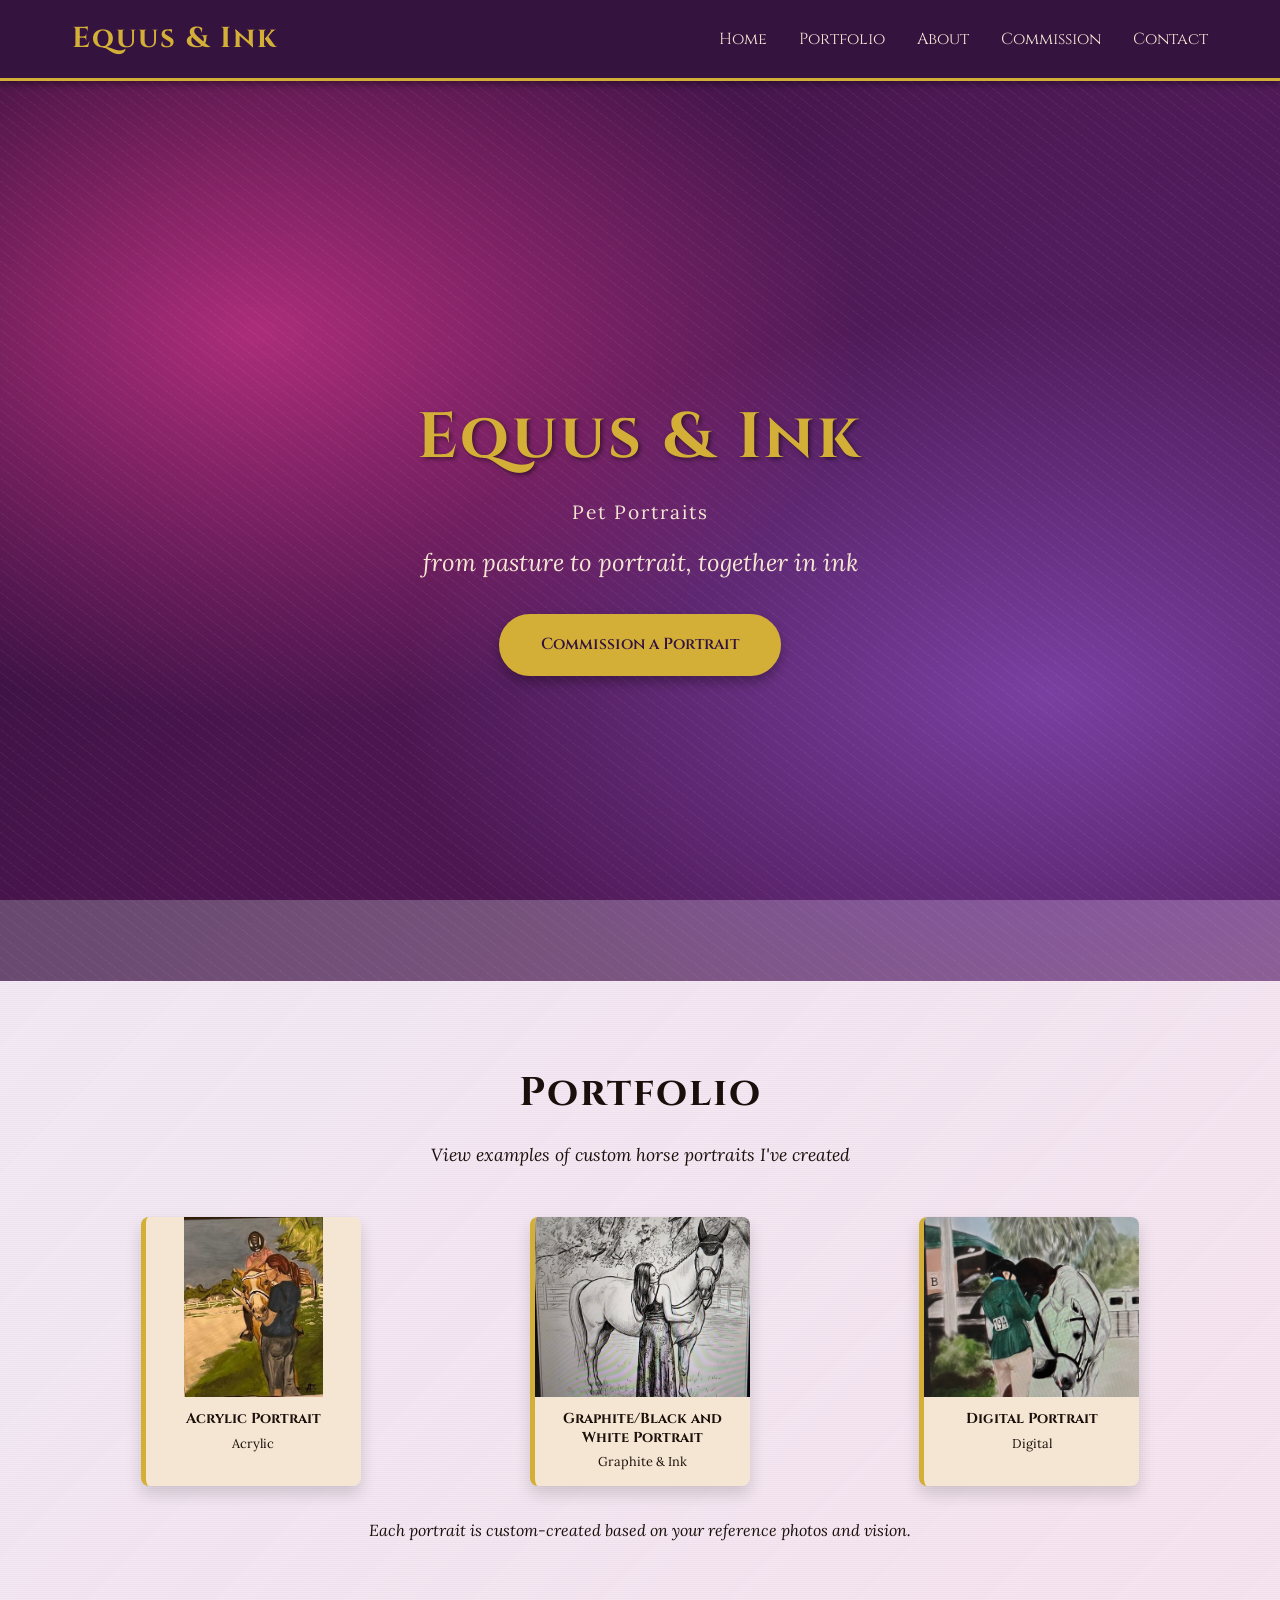
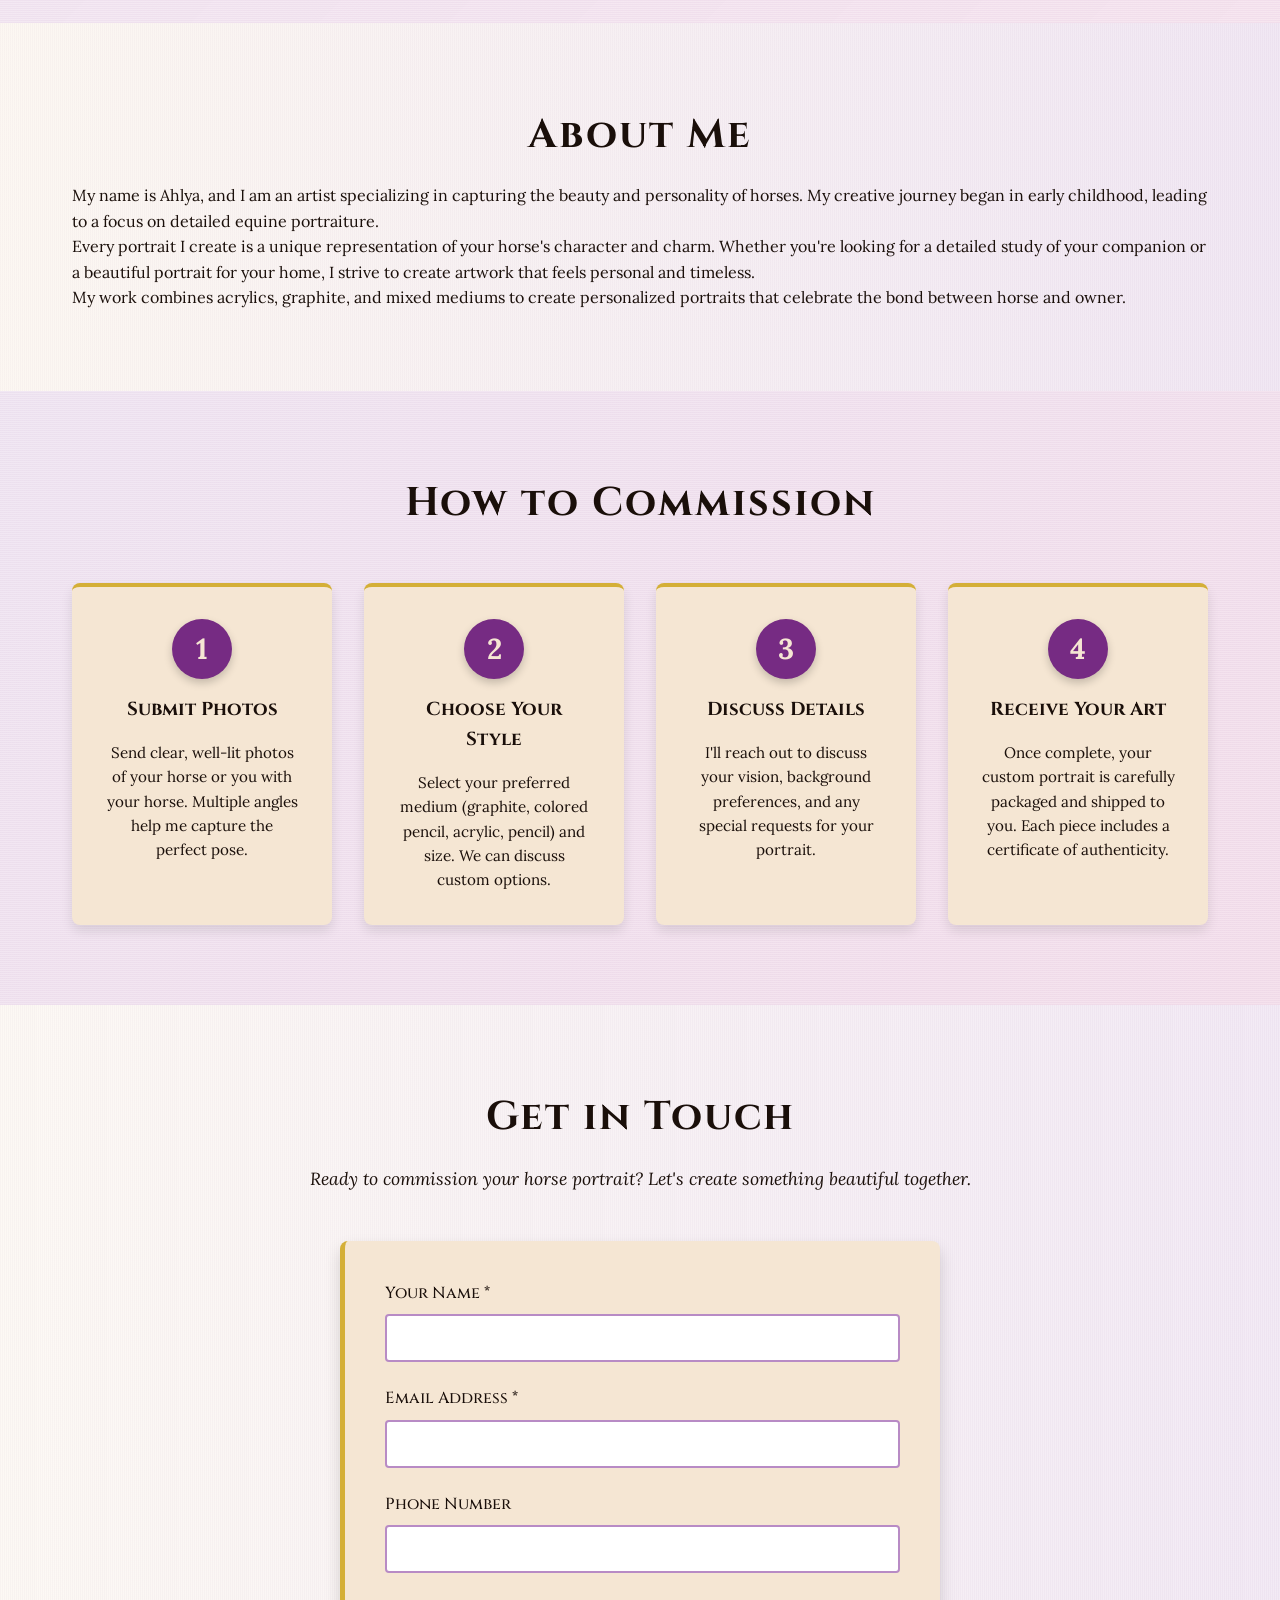
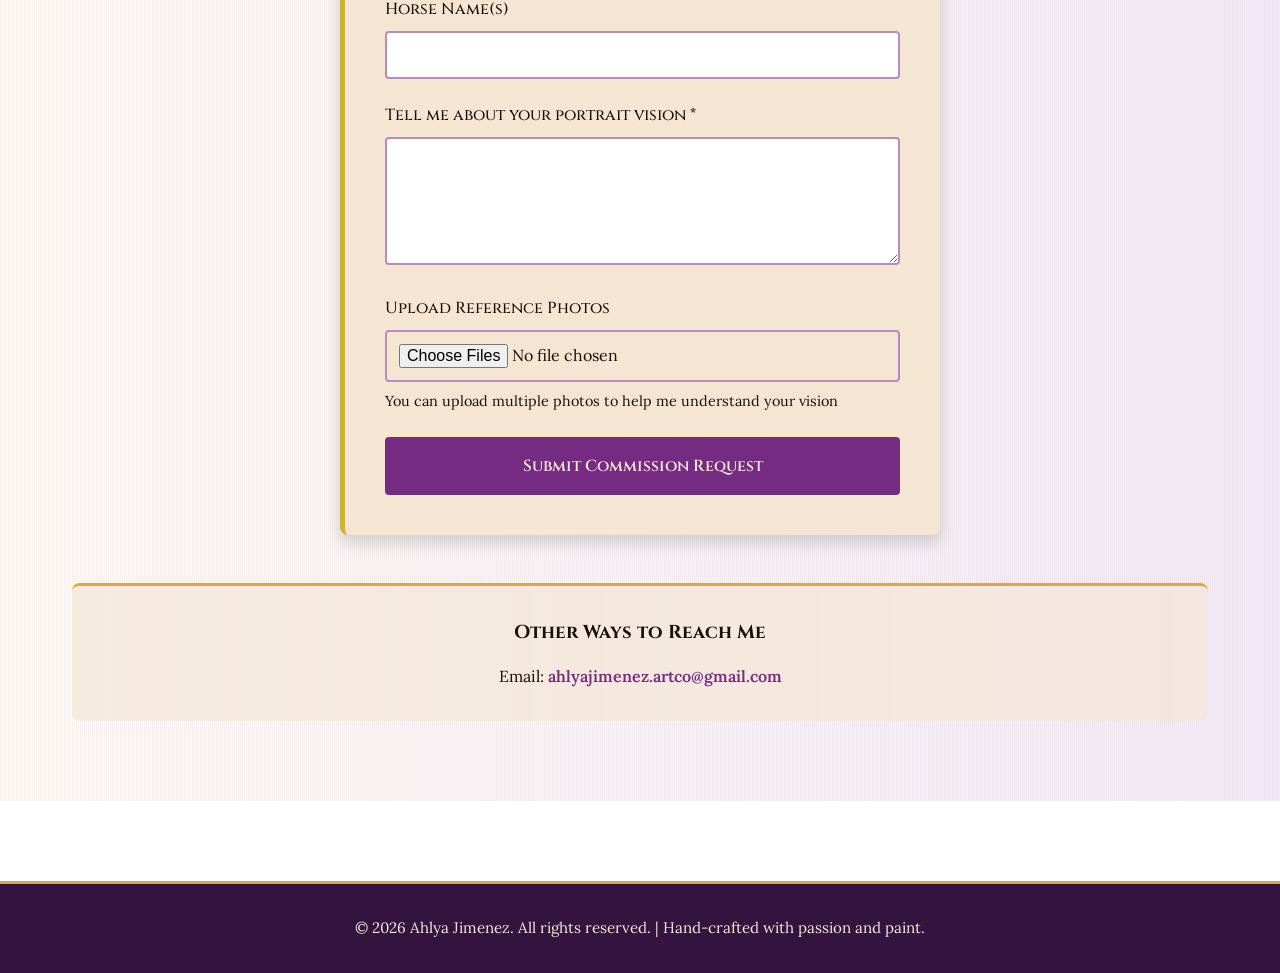
==== commit 74c5a5cc: "Update Equus and Ink branding Co-authored-by: Copilot <223556219+Copilot@users.noreply.github.com>" ====
--- a/index.html
+++ b/index.html
@@ -3,7 +3,7 @@
 <head>
     <meta charset="UTF-8">
     <meta name="viewport" content="width=device-width, initial-scale=1.0">
-    <title>Ahlya Jimenez - Horse Portrait Artist</title>
+    <title>Equus &amp; Ink - Pet Portraits</title>
     <link rel="stylesheet" href="styles.css">
     <link href="https://fonts.googleapis.com/css2?family=Cinzel:wght@400;600;700&family=Lora:wght@400;500&display=swap" rel="stylesheet">
 </head>
@@ -11,7 +11,7 @@
     <!-- Navigation -->
     <nav class="navbar">
         <div class="nav-container">
-            <div class="logo">AHLYA JIMENEZ</div>
+            <div class="logo">Equus &amp; Ink</div>
             <ul class="nav-menu">
                 <li><a href="#home" class="nav-link">Home</a></li>
                 <li><a href="#portfolio" class="nav-link">Portfolio</a></li>
@@ -25,8 +25,9 @@
     <!-- Hero Section -->
     <section id="home" class="hero">
         <div class="hero-content">
-            <h1>Horse Portrait Artist</h1>
-            <p>Capturing the Spirit and Beauty of Your Equine Companion</p>
+            <h1>Equus &amp; Ink</h1>
+            <p class="hero-specialty">Pet Portraits</p>
+            <p class="hero-motto">from pasture to portrait, together in ink</p>
             <a href="#commission" class="cta-button">Commission a Portrait</a>
         </div>
     </section>
--- a/styles.css
+++ b/styles.css
@@ -120,10 +120,17 @@
 .hero-content h1 {
     font-family: 'Cinzel', serif;
     font-size: 4rem;
-    margin-bottom: 1rem;
+    margin-bottom: 0.5rem;
     color: var(--accent-gold);
     text-shadow: 2px 2px 4px rgba(0, 0, 0, 0.5);
     letter-spacing: 3px;
+}
+
+.hero-content .hero-specialty {
+    font-size: 1.2rem;
+    margin-bottom: 1rem;
+    font-style: normal;
+    letter-spacing: 2px;
 }
 
 .hero-content p {
@@ -131,6 +138,10 @@
     margin-bottom: 2rem;
     color: var(--cream);
     font-style: italic;
+}
+
+.hero-content .hero-motto {
+    margin-bottom: 2rem;
 }
 
 .cta-button {
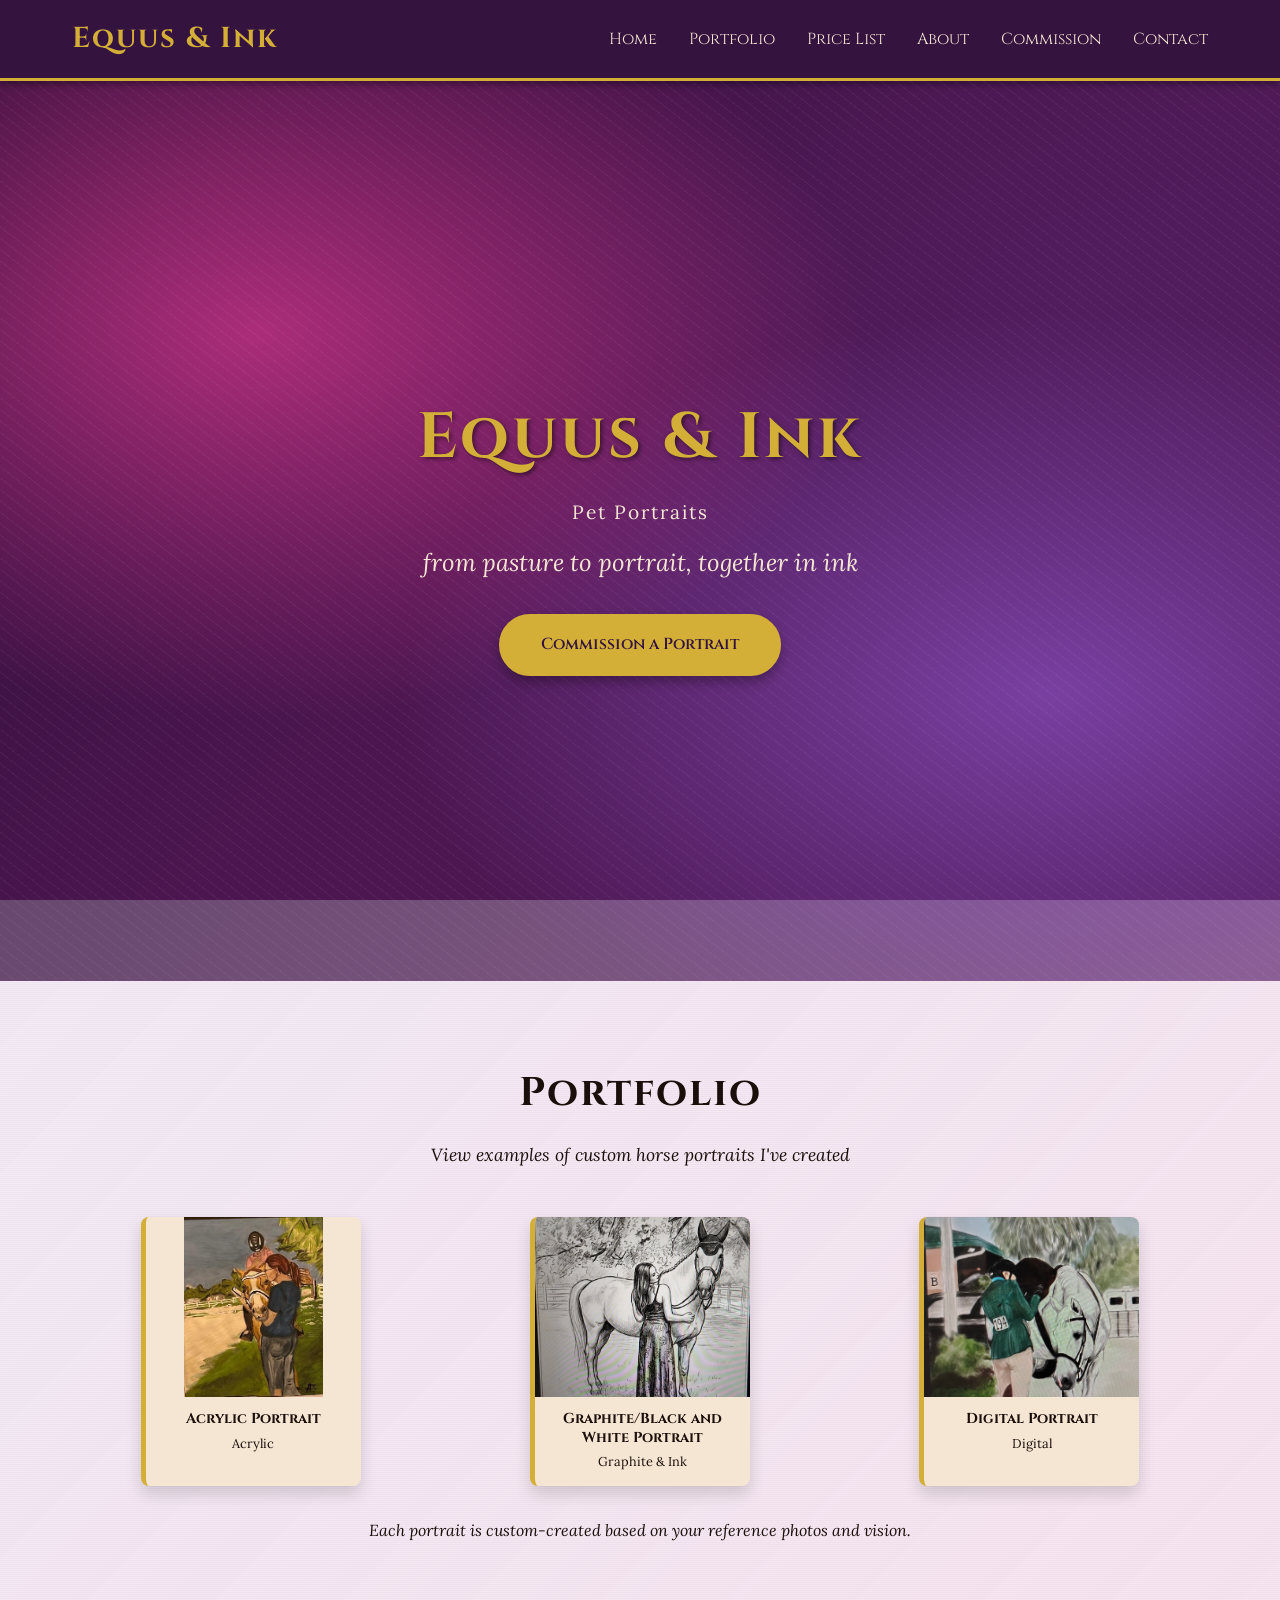
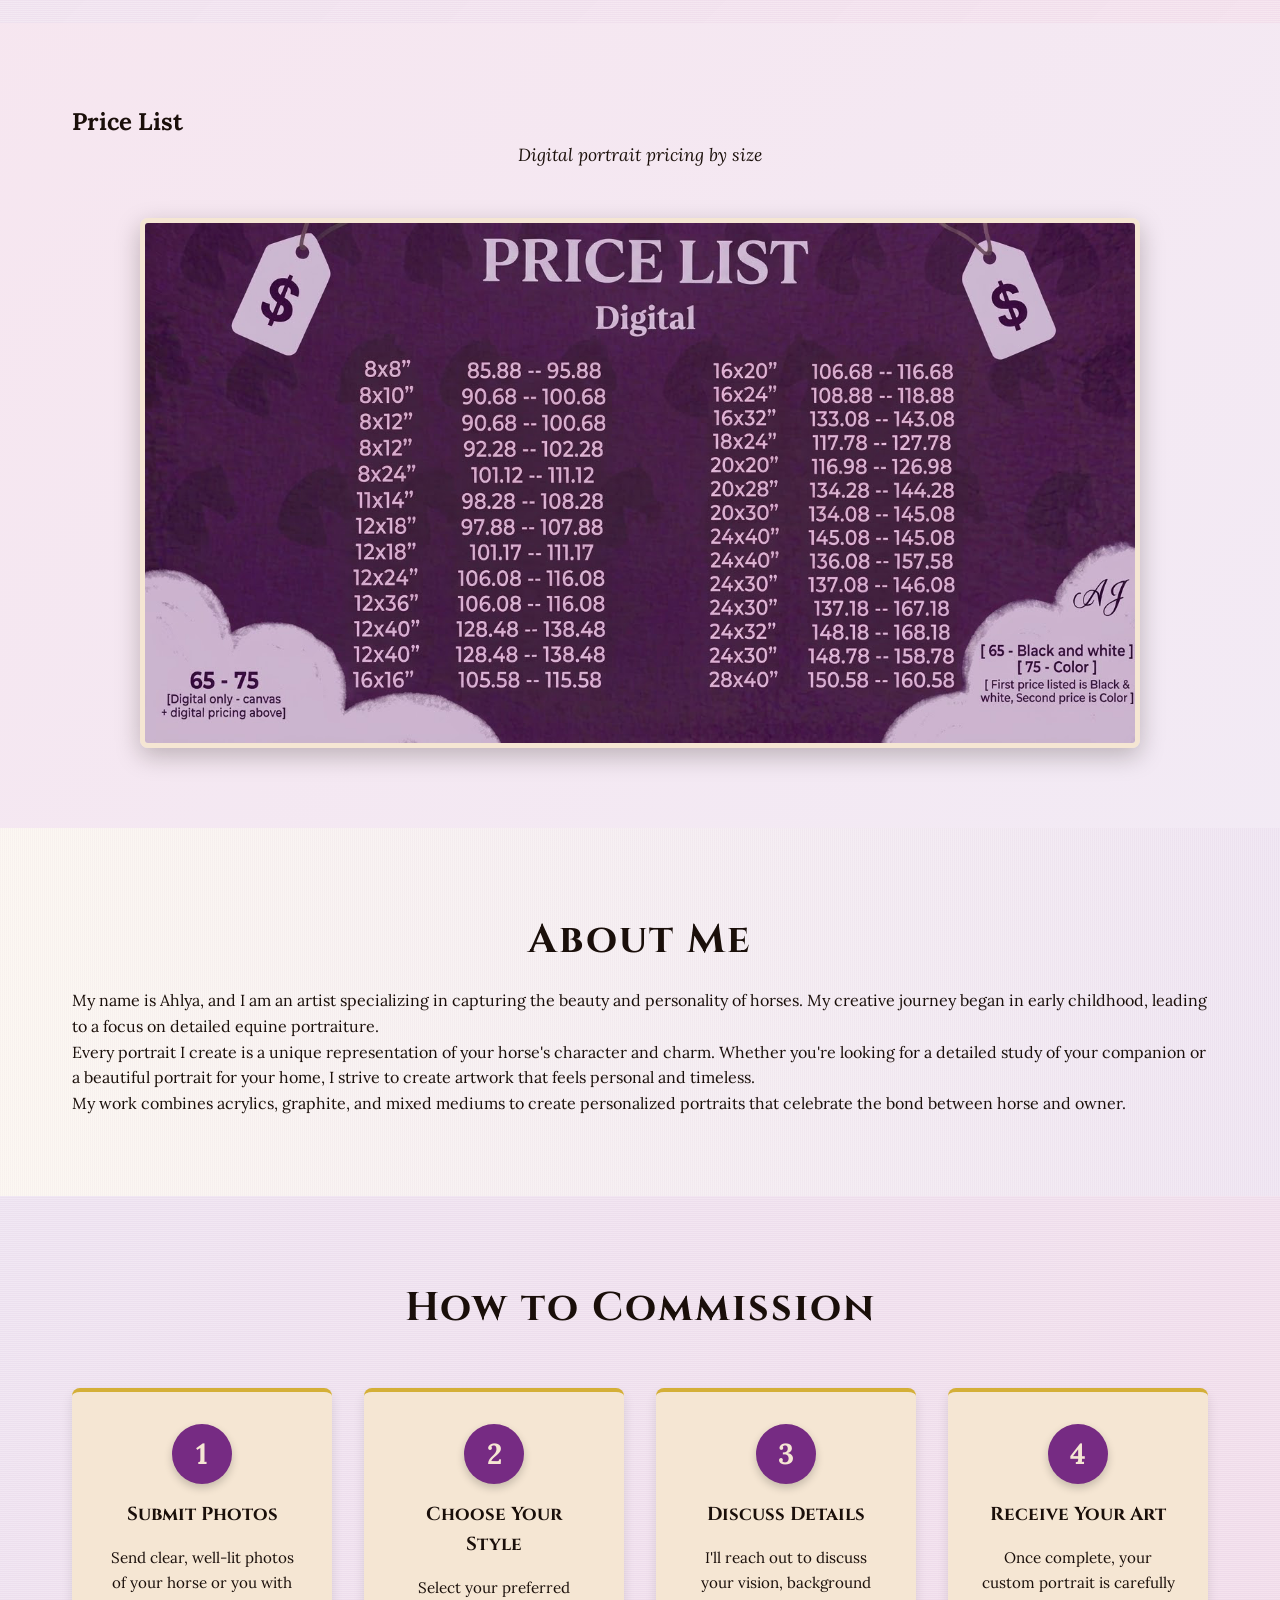
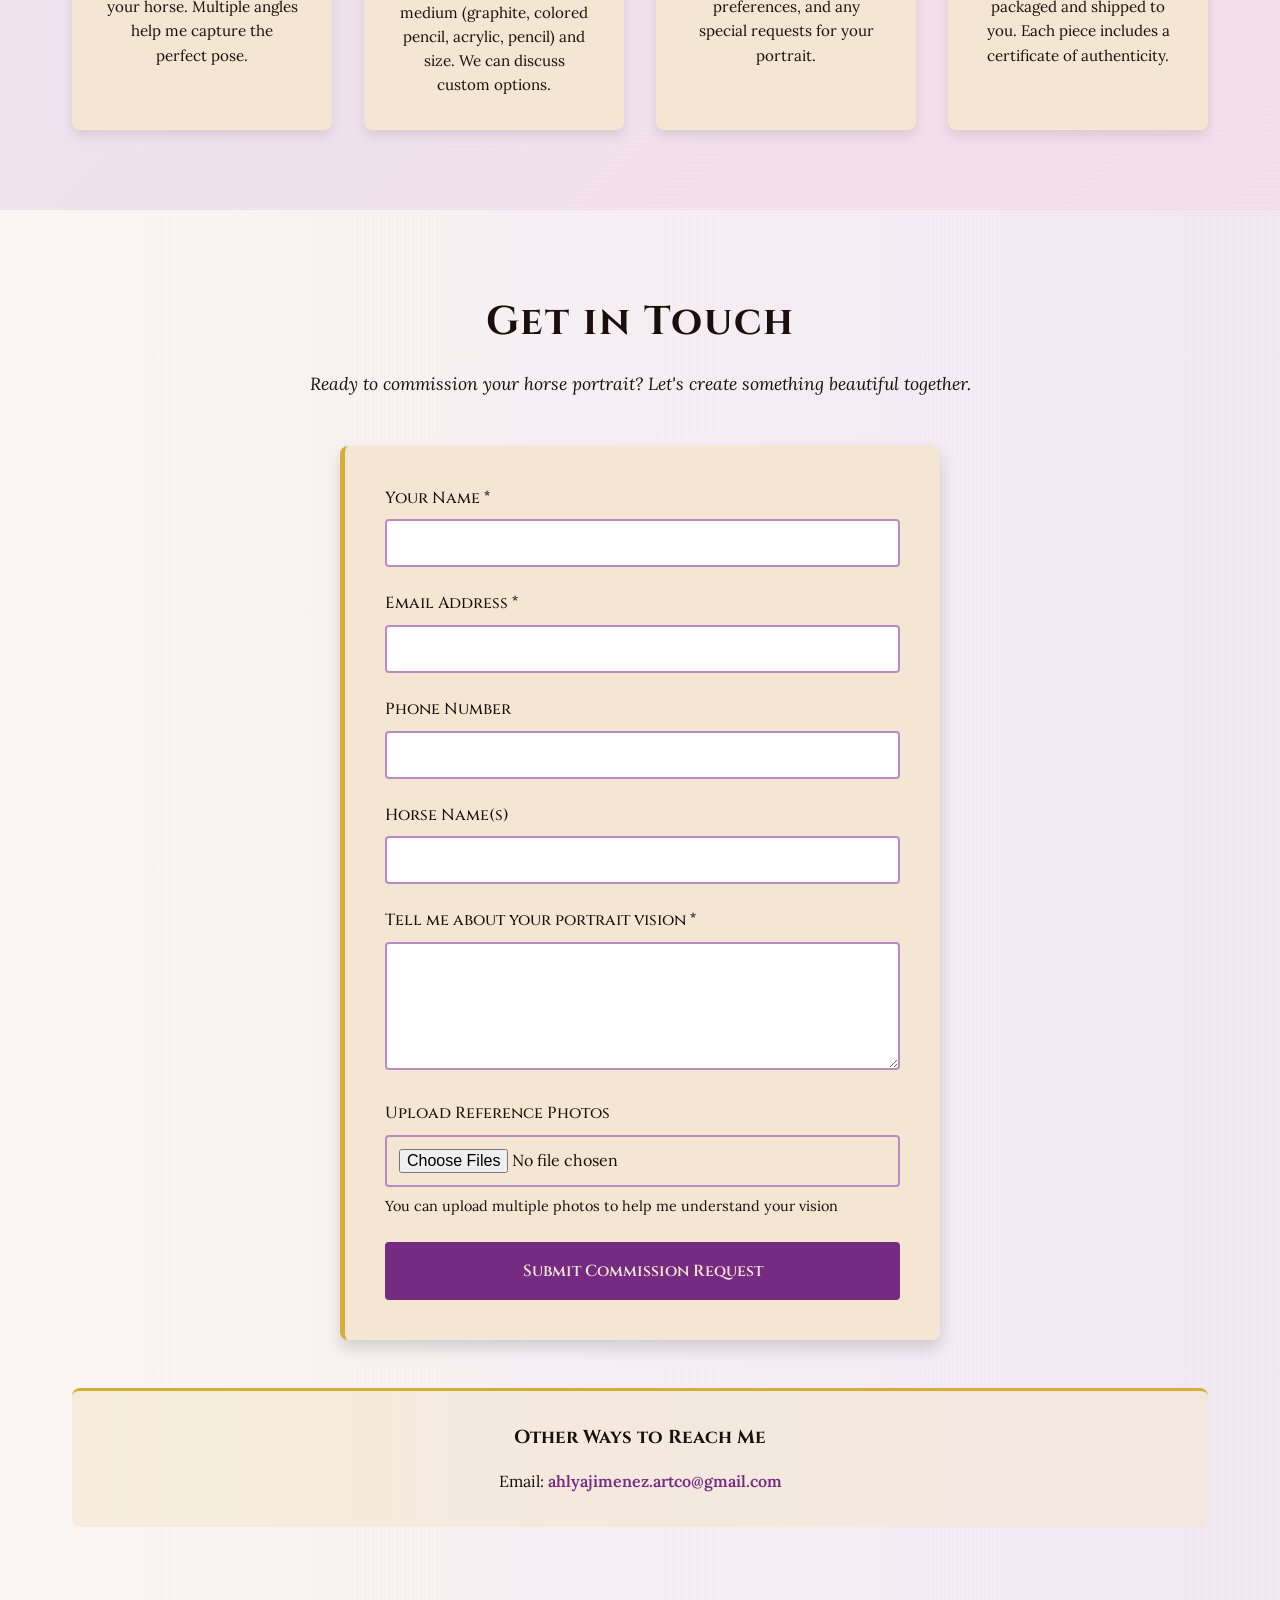
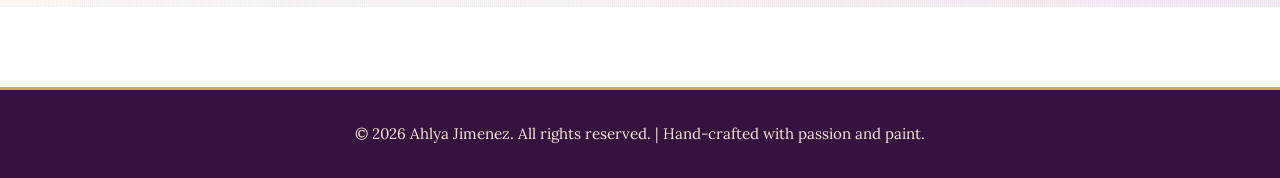
==== commit de52ce5c: "Add digital portrait price list Co-authored-by: Copilot <223556219+Copilot@users.noreply.github.com>" ====
--- a/index.html
+++ b/index.html
@@ -15,6 +15,7 @@
             <ul class="nav-menu">
                 <li><a href="#home" class="nav-link">Home</a></li>
                 <li><a href="#portfolio" class="nav-link">Portfolio</a></li>
+                <li><a href="#pricing" class="nav-link">Price List</a></li>
                 <li><a href="#about" class="nav-link">About</a></li>
                 <li><a href="#commission" class="nav-link">Commission</a></li>
                 <li><a href="#contact" class="nav-link">Contact</a></li>
@@ -67,6 +68,21 @@
             <p class="portfolio-note">
                 <em>Each portrait is custom-created based on your reference photos and vision.</em>
             </p>
+        </div>
+    </section>
+
+    <!-- Price List Section -->
+    <section id="pricing" class="pricing">
+        <div class="container">
+            <h2>Price List</h2>
+            <p class="section-intro">Digital portrait pricing by size</p>
+            <a class="price-list-link" href="images/price-list-digital.png" target="_blank" rel="noopener">
+                <img
+                    class="price-list-image"
+                    src="images/price-list-digital.png"
+                    alt="Digital portrait price list showing prices by canvas size, with black-and-white and color options. Open the image for full-size details."
+                >
+            </a>
         </div>
     </section>
 
--- a/styles.css
+++ b/styles.css
@@ -185,6 +185,27 @@
                 );
 }
 
+.pricing {
+    padding: 80px 0;
+    background: linear-gradient(135deg, rgba(184, 50, 128, 0.12) 0%, rgba(184, 139, 197, 0.18) 100%);
+}
+
+.price-list-link {
+    display: block;
+    max-width: 1000px;
+    margin: 0 auto;
+    border: 5px solid var(--cream);
+    border-radius: 8px;
+    overflow: hidden;
+    box-shadow: 0 8px 24px rgba(26, 15, 10, 0.25);
+}
+
+.price-list-image {
+    display: block;
+    width: 100%;
+    height: auto;
+}
+
 .portfolio h2,
 .about h2,
 .commission h2,
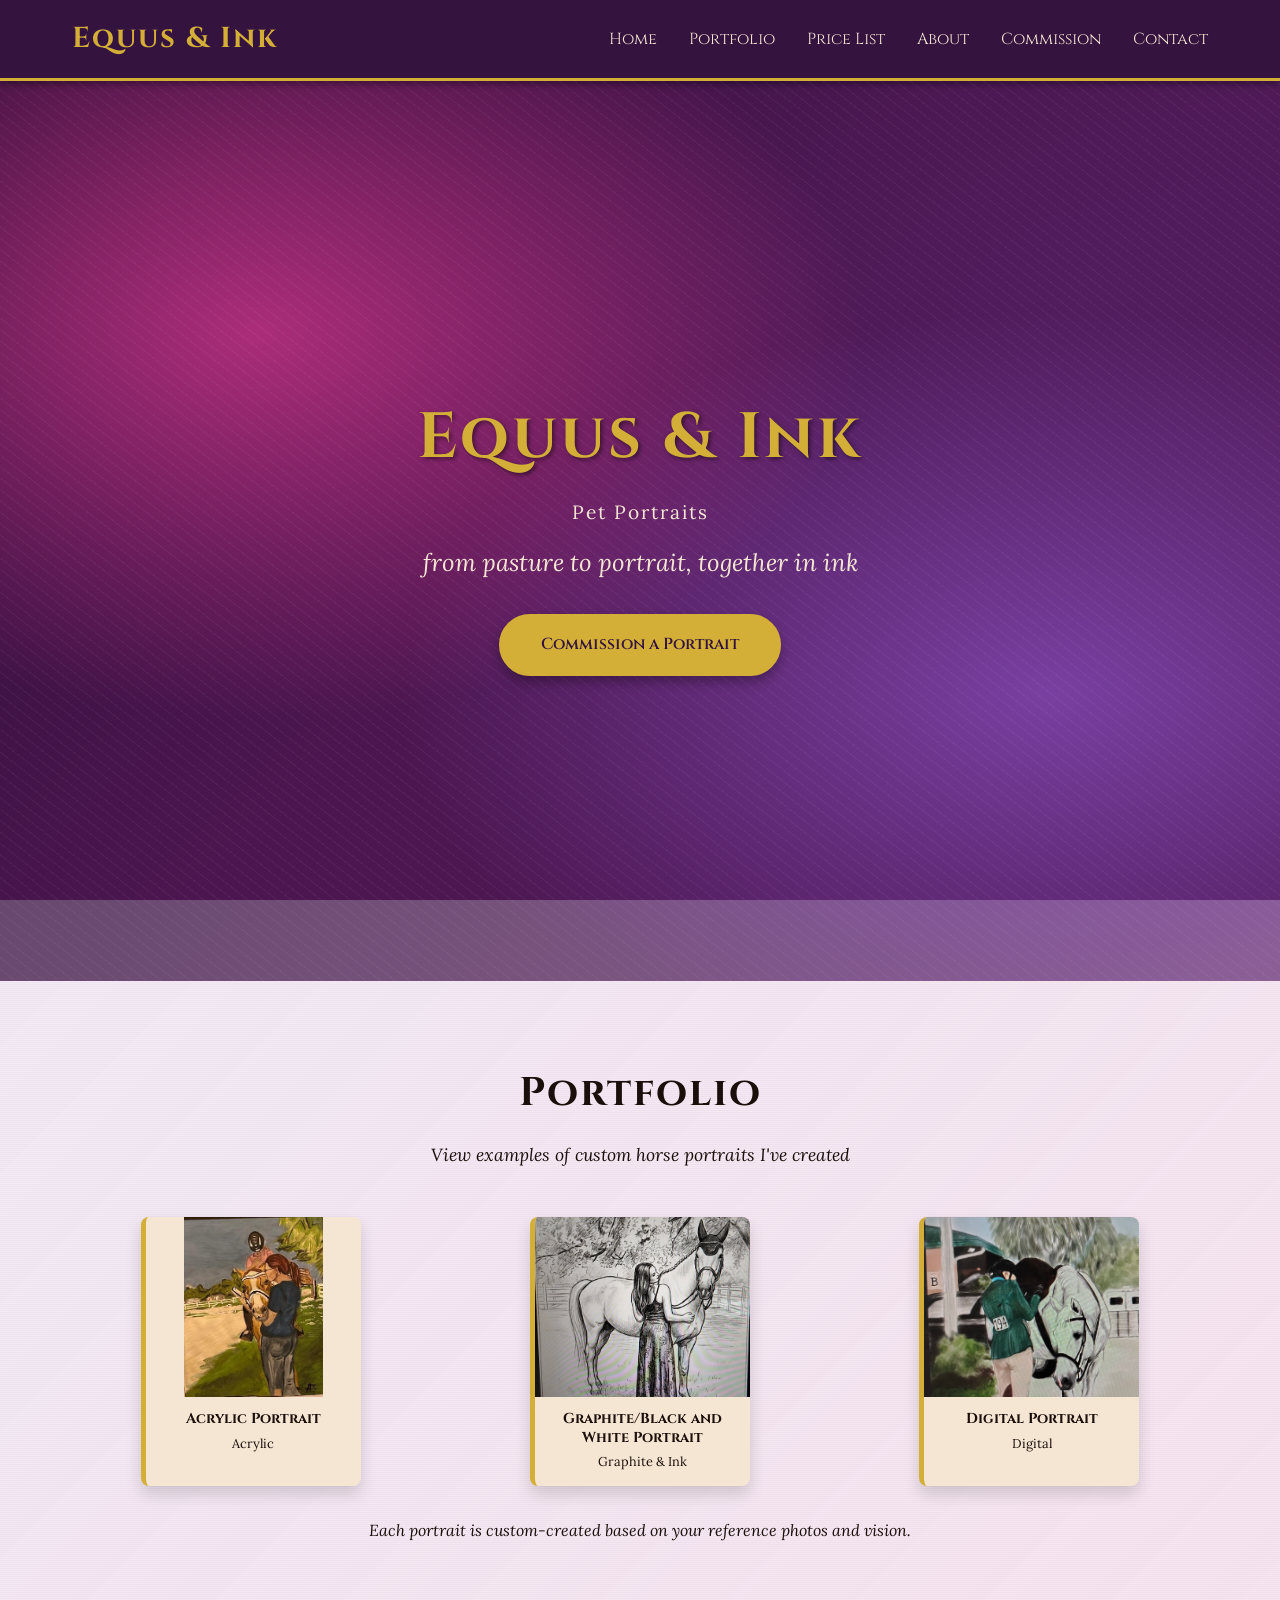
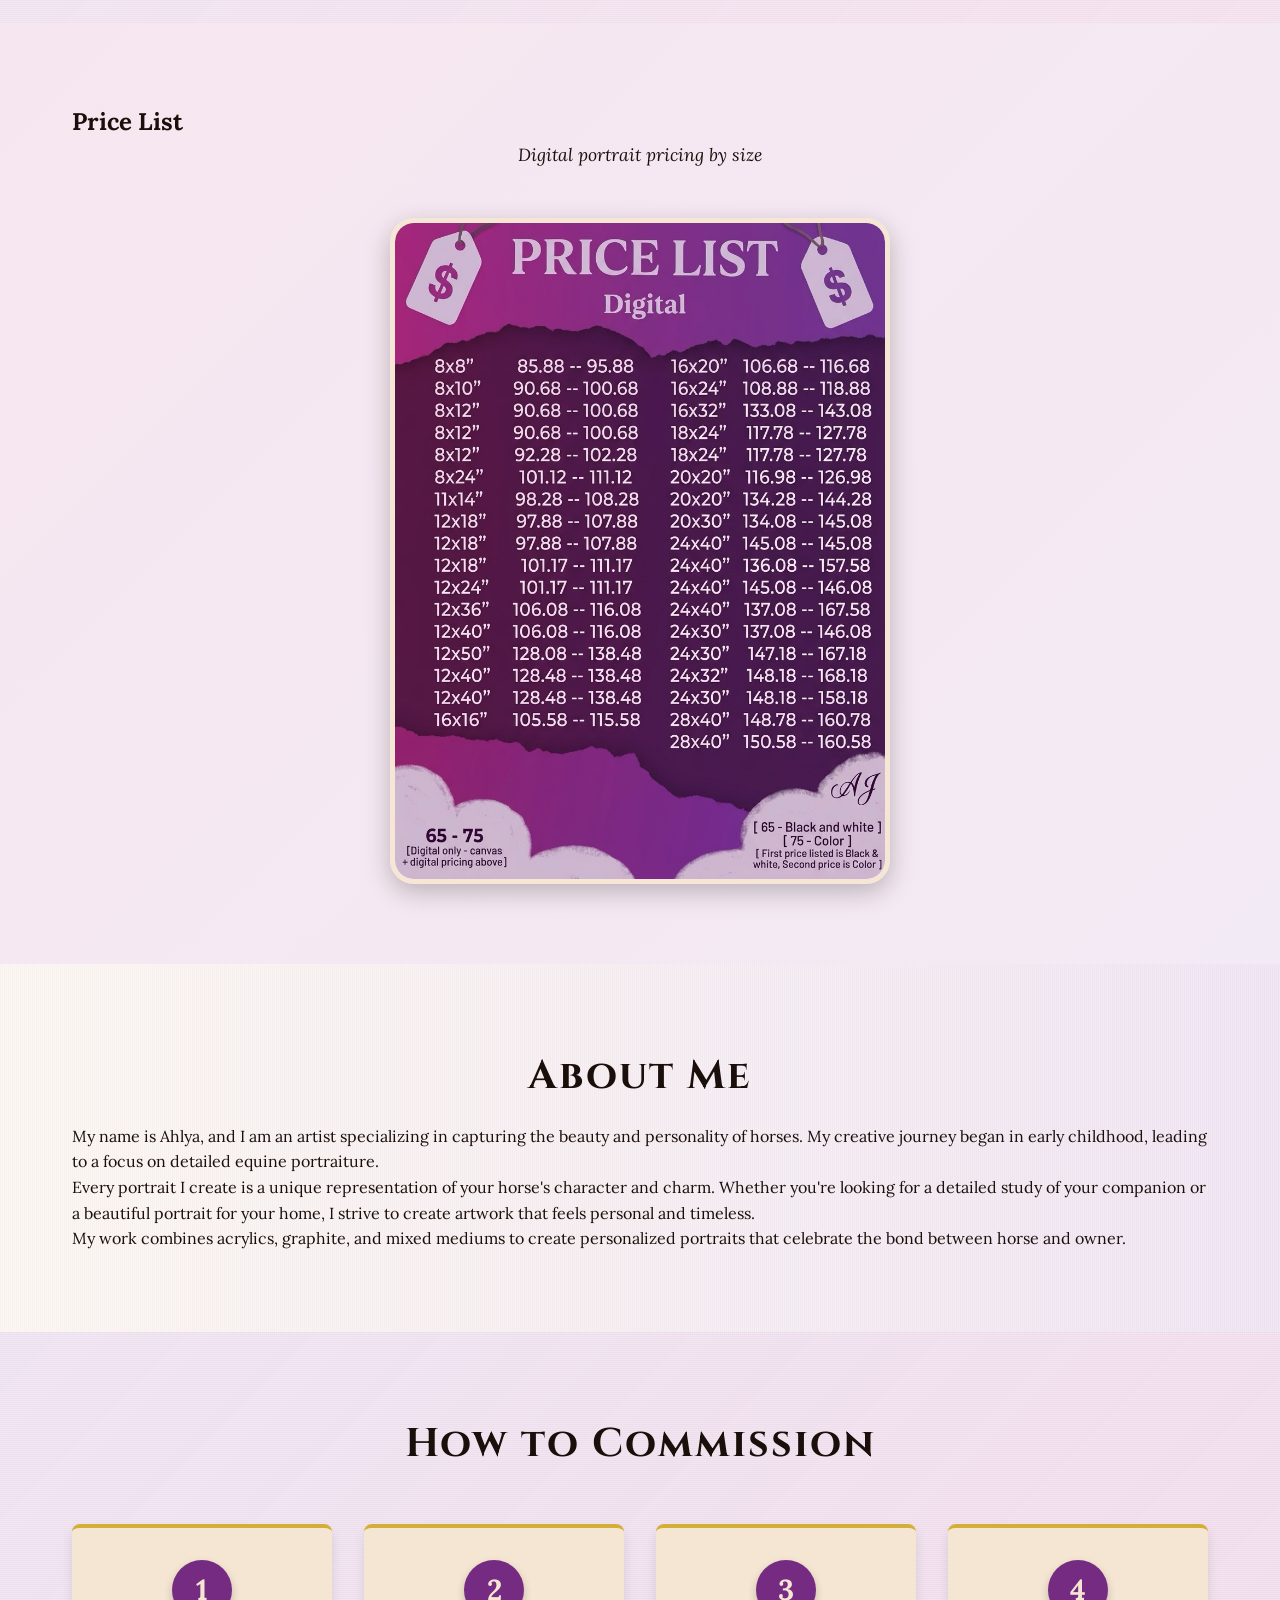
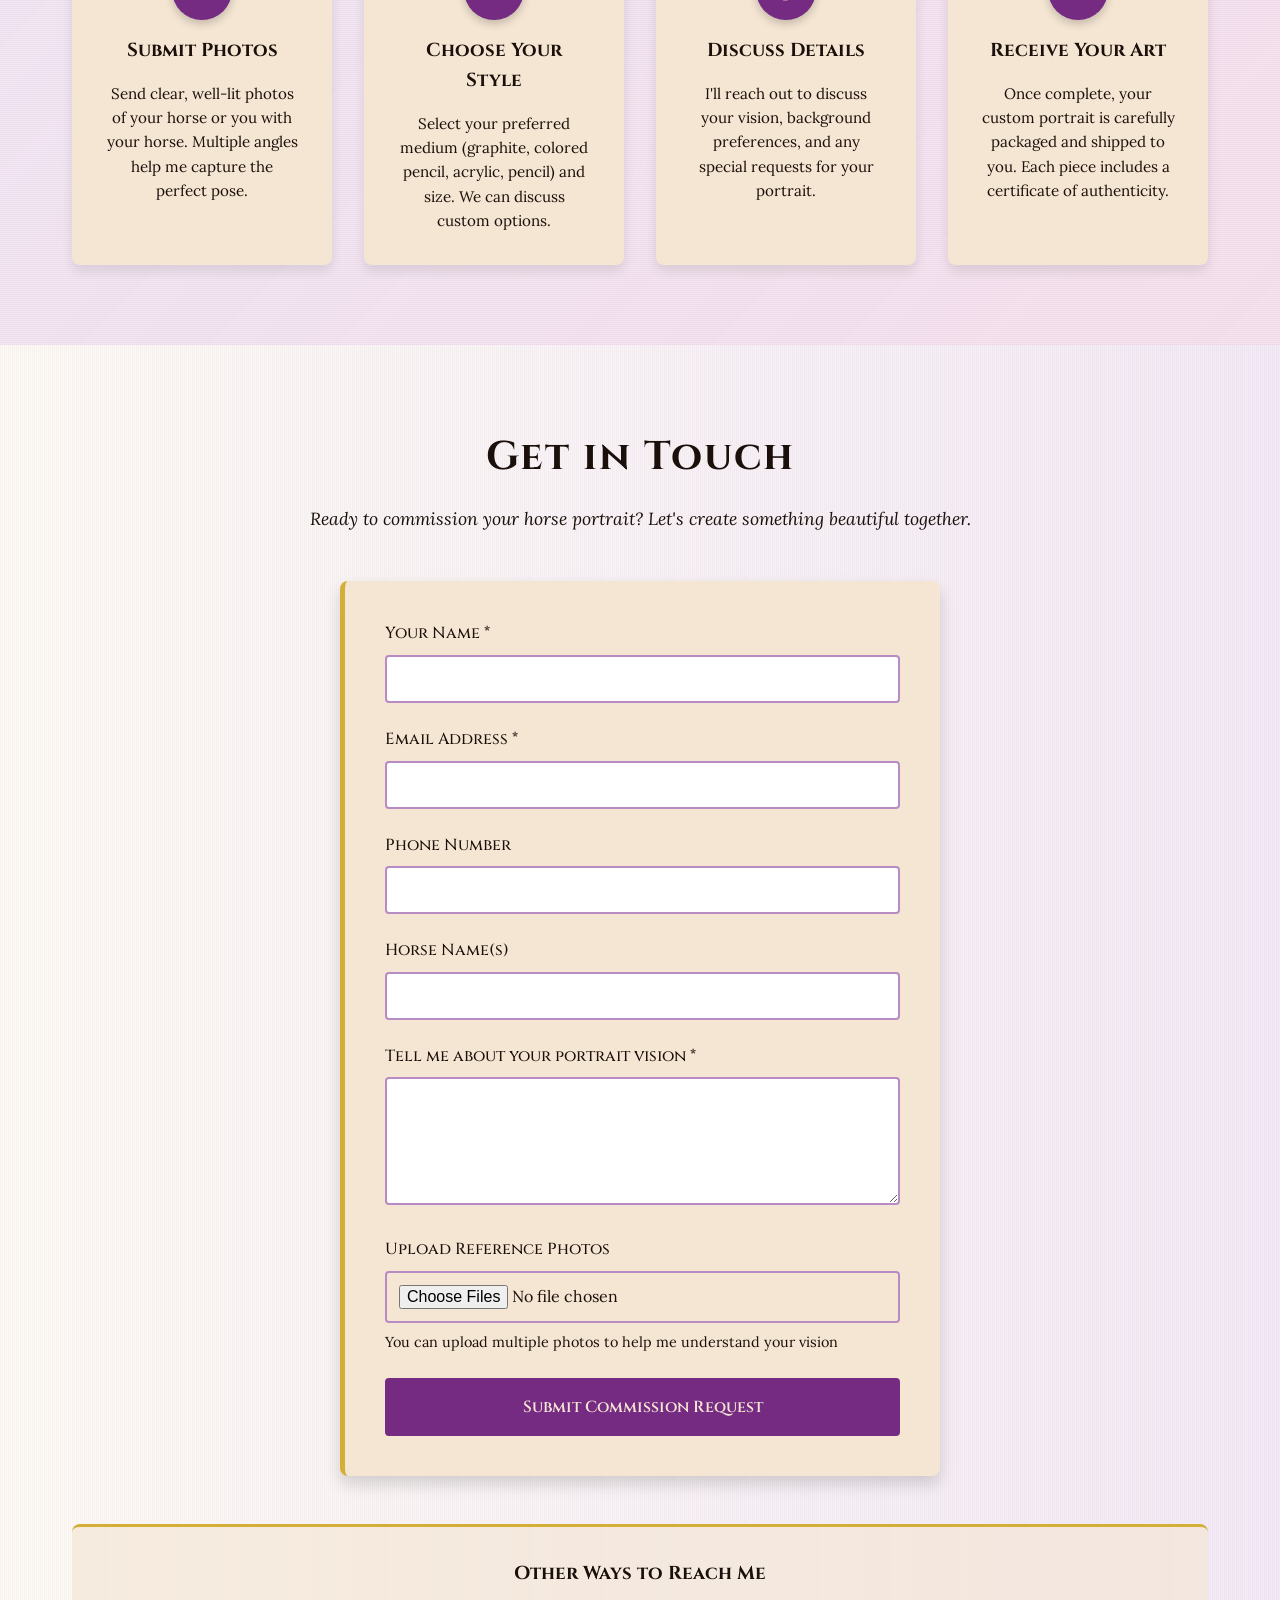
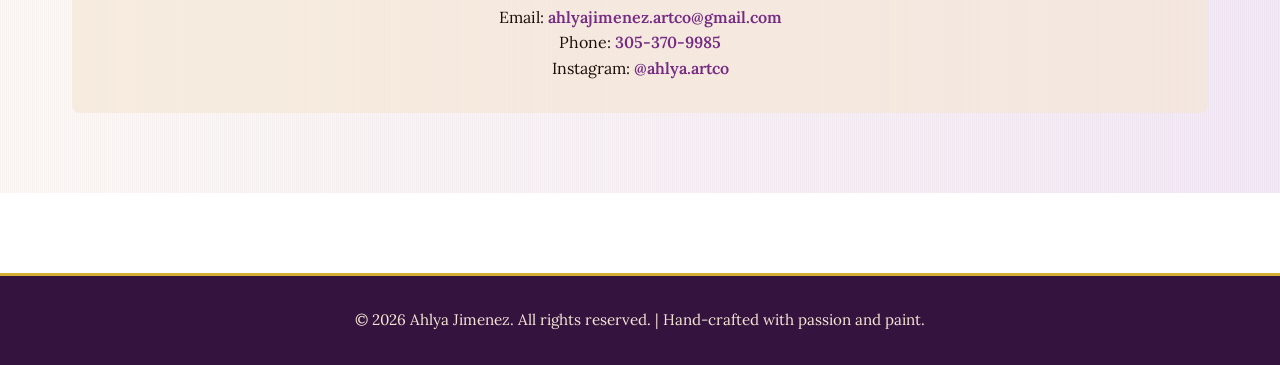
==== commit 368ae18c: "Add phone and Instagram contact details Co-authored-by: Copilot <223556219+Copilot@users.noreply.git" ====
--- a/index.html
+++ b/index.html
@@ -188,6 +188,8 @@
             <div class="contact-info">
                 <h3>Other Ways to Reach Me</h3>
                 <p>Email: <a href="mailto:ahlyajimenez.artco@gmail.com">ahlyajimenez.artco@gmail.com</a></p>
+                <p>Phone: <a href="tel:+13053709985">305-370-9985</a></p>
+                <p>Instagram: <a href="https://www.instagram.com/ahlya.artco" target="_blank" rel="noopener noreferrer">@ahlya.artco</a></p>
             </div>
         </div>
     </section>
--- a/styles.css
+++ b/styles.css
@@ -192,10 +192,10 @@
 
 .price-list-link {
     display: block;
-    max-width: 1000px;
+    max-width: 500px;
     margin: 0 auto;
-    border: 5px solid var(--cream);
-    border-radius: 8px;
+    border: 5px solid rgba(245, 230, 211, 0.9);
+    border-radius: 24px;
     overflow: hidden;
     box-shadow: 0 8px 24px rgba(26, 15, 10, 0.25);
 }
@@ -204,6 +204,7 @@
     display: block;
     width: 100%;
     height: auto;
+    border-radius: 18px;
 }
 
 .portfolio h2,
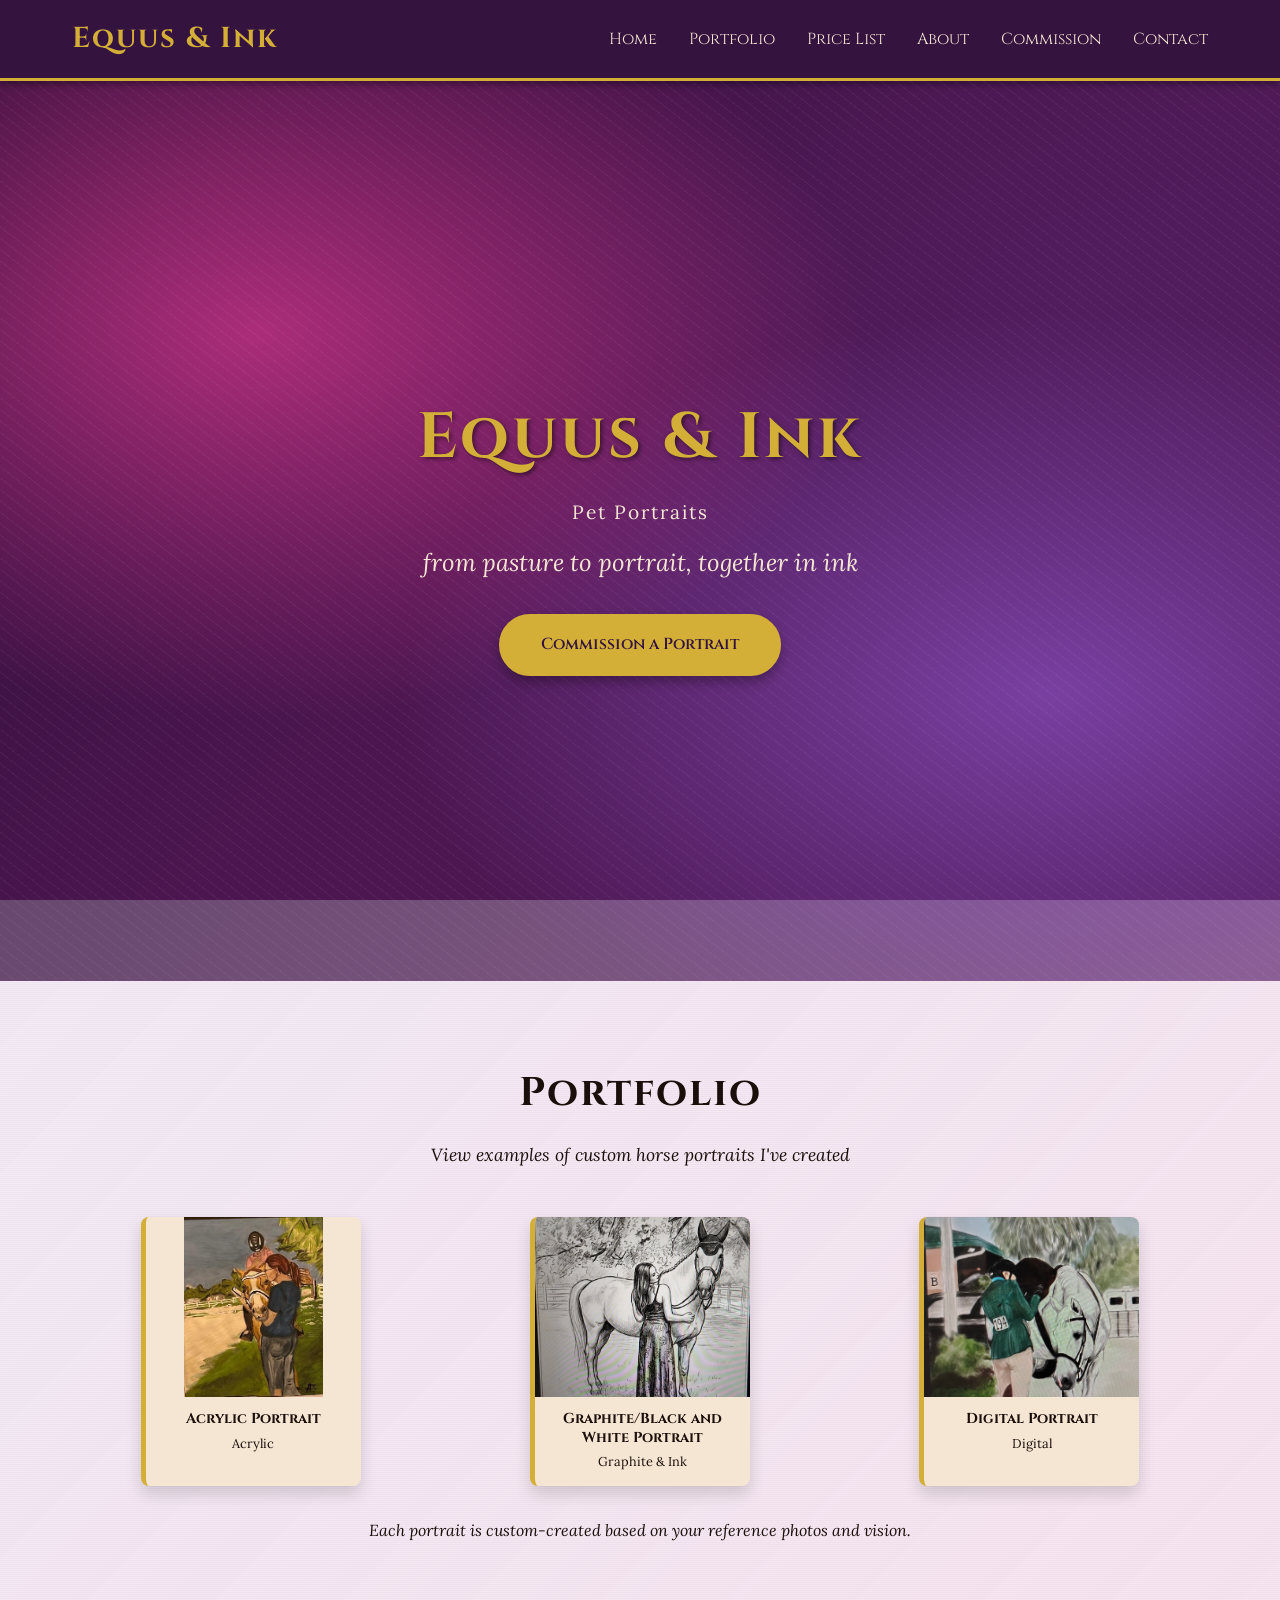
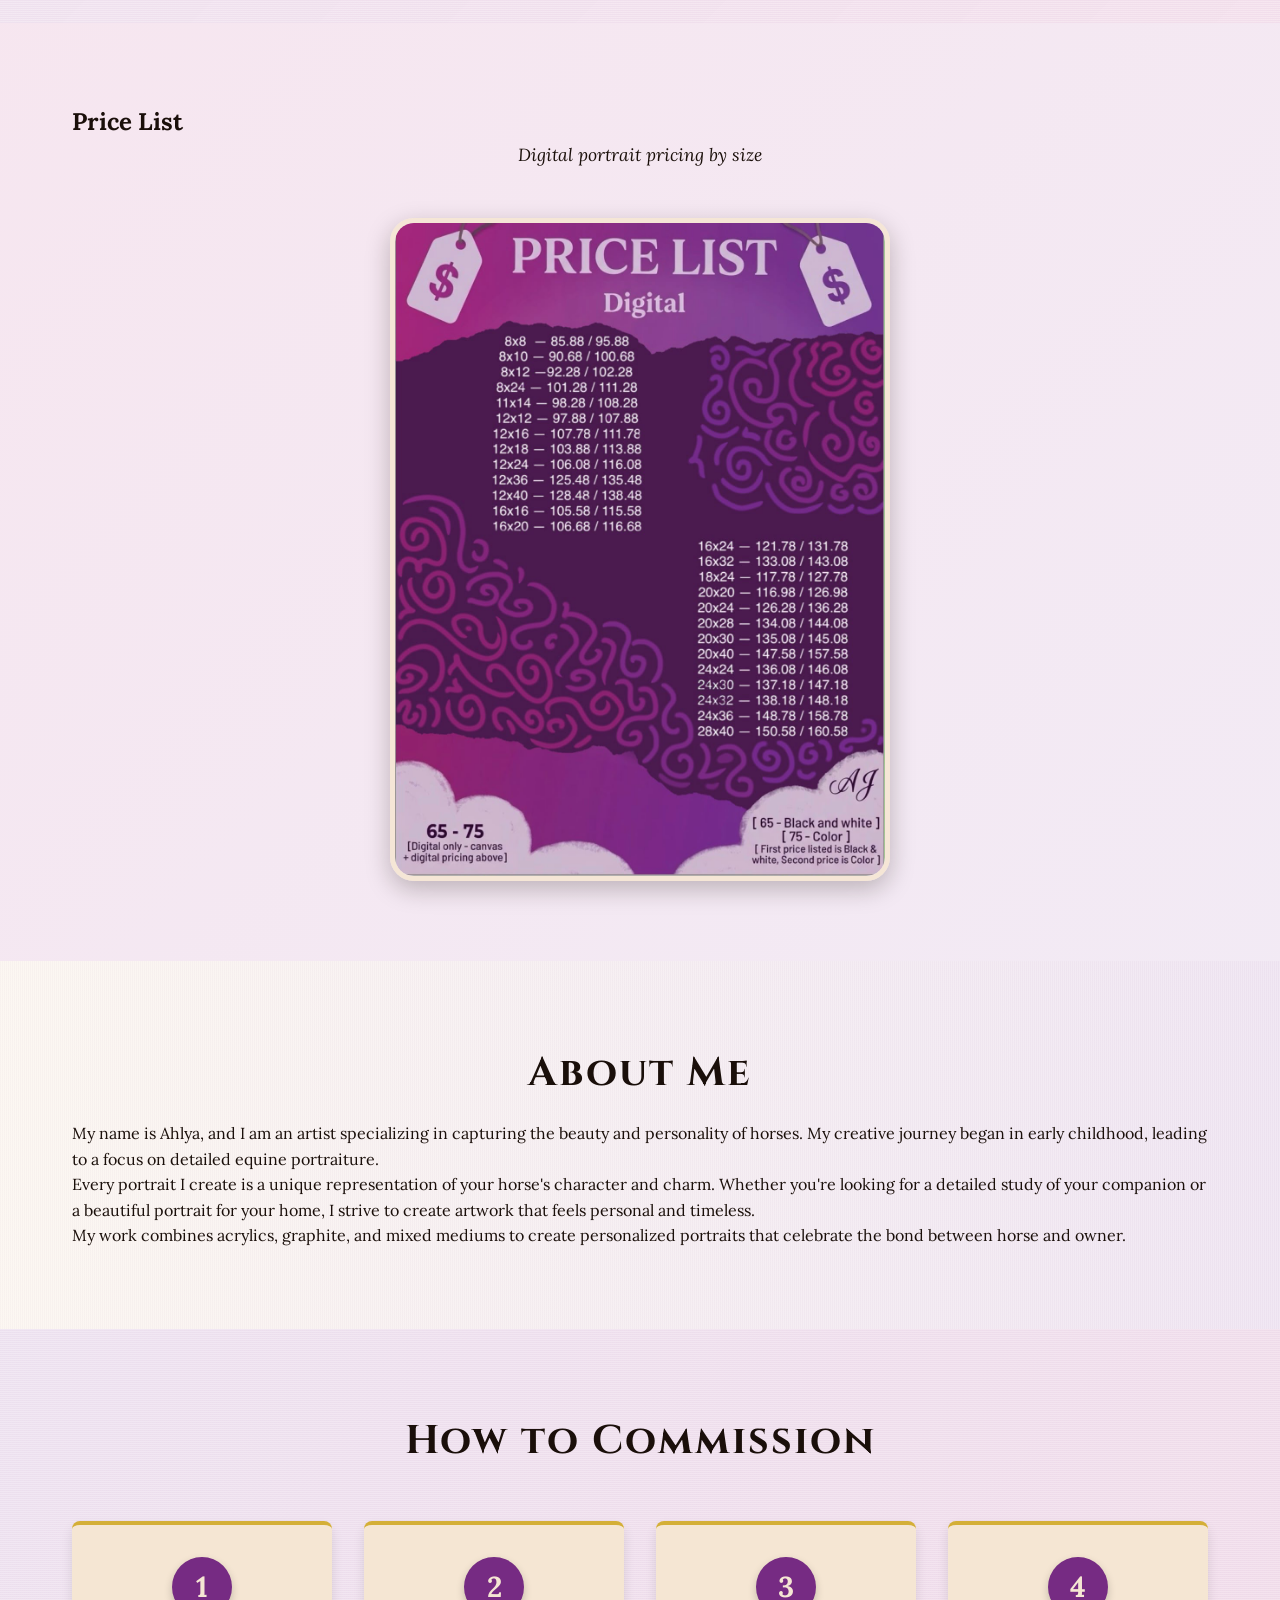
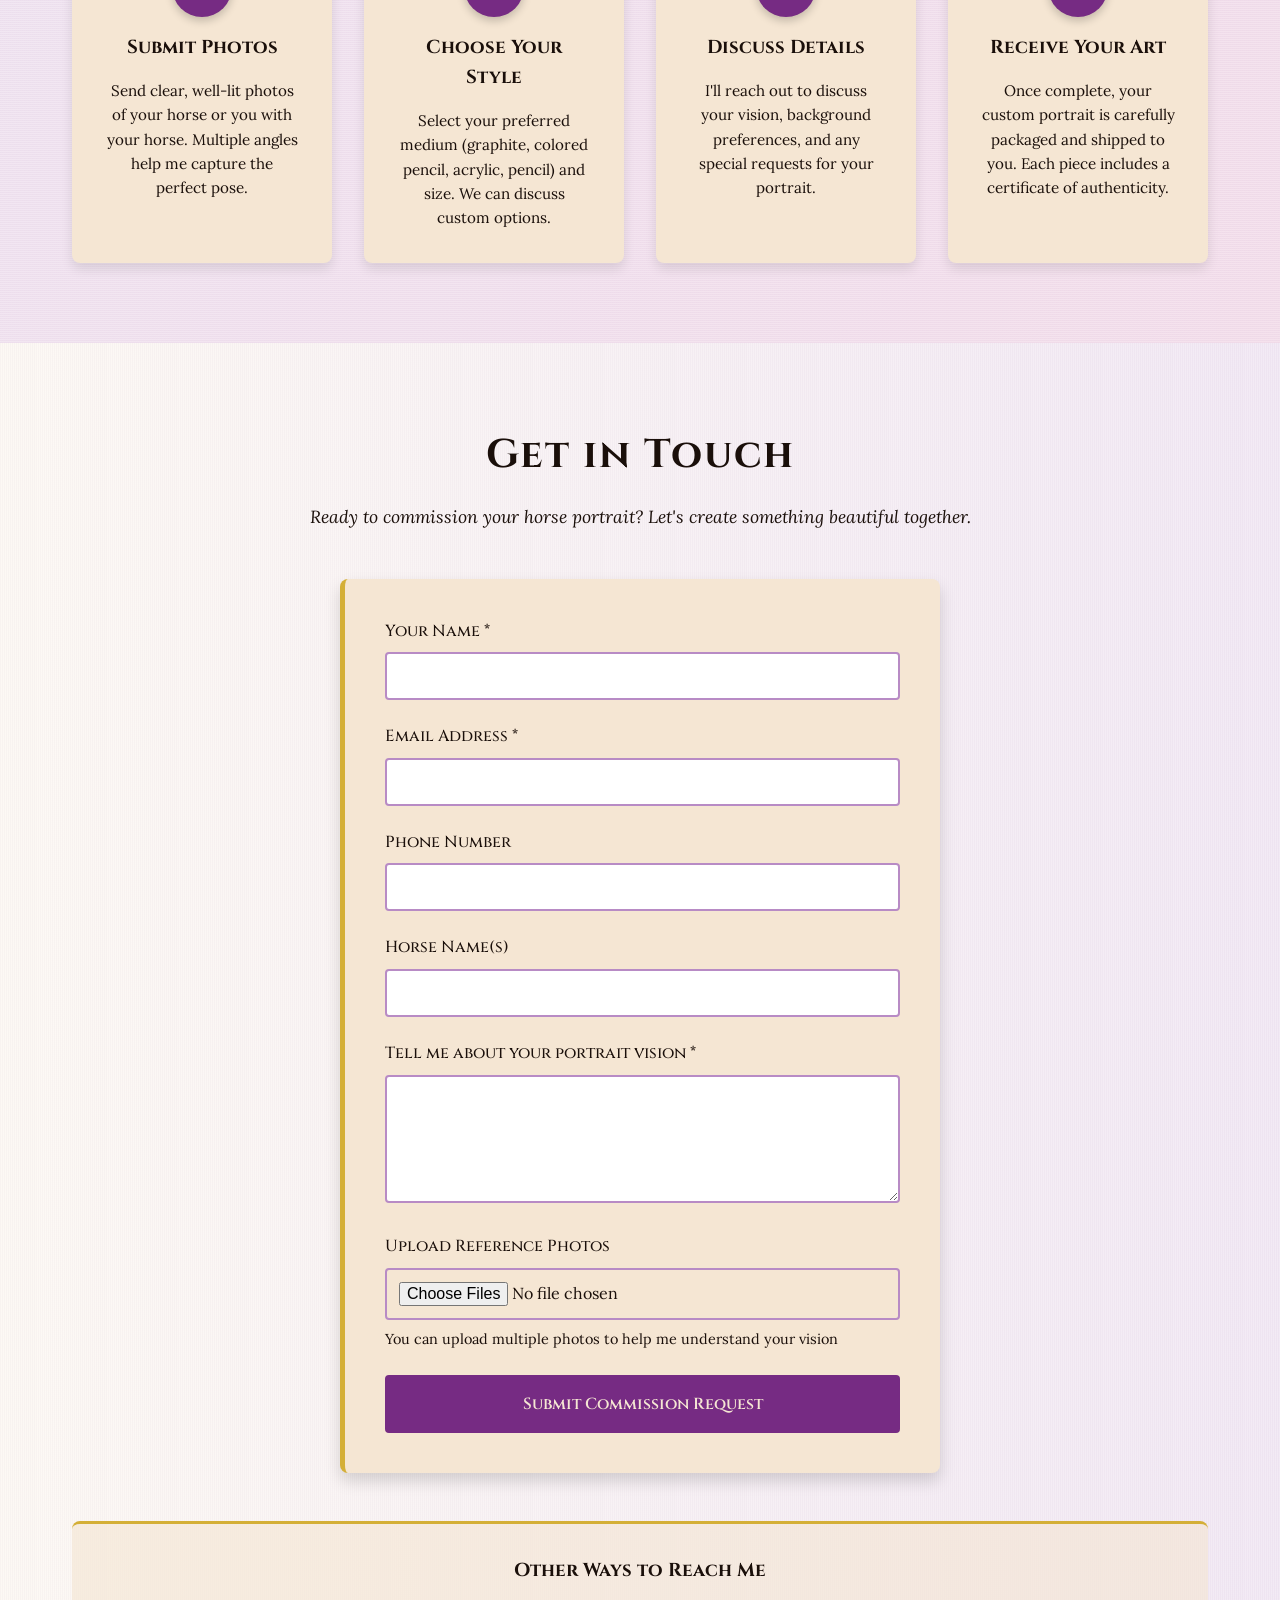
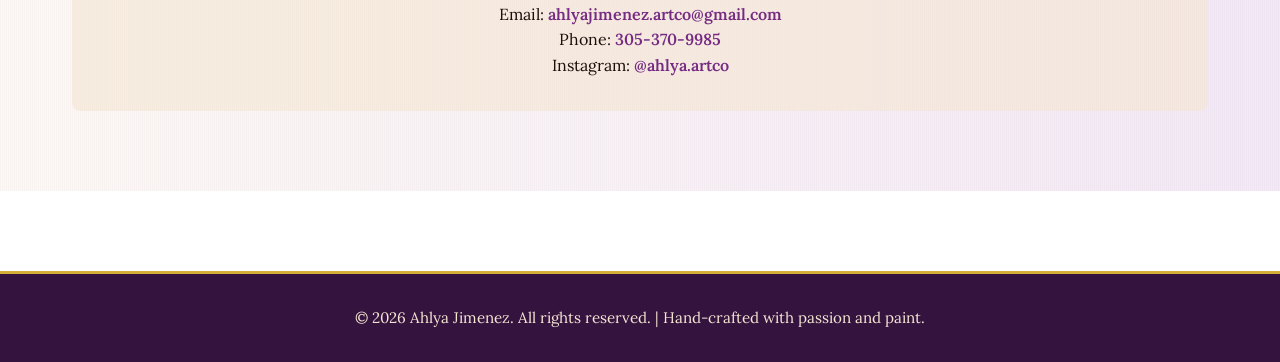
==== commit 3a17dbf9: "Update digital price list image Co-authored-by: Copilot <223556219+Copilot@users.noreply.github.com>" ====
--- a/index.html
+++ b/index.html
@@ -76,10 +76,10 @@
         <div class="container">
             <h2>Price List</h2>
             <p class="section-intro">Digital portrait pricing by size</p>
-            <a class="price-list-link" href="images/price-list-digital.png" target="_blank" rel="noopener">
+            <a class="price-list-link" href="images/price-list-digital-updated.png" target="_blank" rel="noopener">
                 <img
                     class="price-list-image"
-                    src="images/price-list-digital.png"
+                    src="images/price-list-digital-updated.png"
                     alt="Digital portrait price list showing prices by canvas size, with black-and-white and color options. Open the image for full-size details."
                 >
             </a>
@@ -150,7 +150,7 @@
             <h2>Get in Touch</h2>
             <p class="section-intro">Ready to commission your horse portrait? Let's create something beautiful together.</p>
             
-            <form class="contact-form" action="https://formspree.io/f/YOUR_FORM_ID" method="POST">
+            <form class="contact-form" id="commission-form">
                 <div class="form-group">
                     <label for="name">Your Name *</label>
                     <input type="text" id="name" name="name" required>
@@ -183,6 +183,7 @@
                 </div>
                 
                 <button type="submit" class="submit-button">Submit Commission Request</button>
+                <p id="form-status" role="status" aria-live="polite"></p>
             </form>
 
             <div class="contact-info">
@@ -213,7 +214,68 @@
         </div>
     </div>
 
+    <script src="https://cdn.jsdelivr.net/npm/@supabase/supabase-js@2"></script>
     <script>
+        const supabaseClient = supabase.createClient(
+            'https://vzqbdlbxthkgethvfral.supabase.co',
+            'sb_publishable_hnrM3XmUg_vOIhlNnXIRSw_MtKO97Wz'
+        );
+
+        const MAX_FILES = 5;
+        const MAX_FILE_BYTES = 10 * 1024 * 1024;
+        const commissionForm = document.getElementById('commission-form');
+        const formStatus = document.getElementById('form-status');
+
+        commissionForm.addEventListener('submit', async function(e) {
+            e.preventDefault();
+            const button = commissionForm.querySelector('.submit-button');
+            const files = Array.from(document.getElementById('file-upload').files);
+
+            if (files.length > MAX_FILES) {
+                formStatus.textContent = 'Please upload no more than ' + MAX_FILES + ' photos.';
+                return;
+            }
+            if (files.some(f => f.size > MAX_FILE_BYTES)) {
+                formStatus.textContent = 'Each photo must be 10 MB or smaller.';
+                return;
+            }
+
+            button.disabled = true;
+            formStatus.textContent = 'Submitting...';
+
+            try {
+                const folder = crypto.randomUUID();
+                const photoPaths = [];
+                for (const file of files) {
+                    const safeName = file.name.replace(/[^a-zA-Z0-9._-]/g, '_');
+                    const path = folder + '/' + Date.now() + '-' + safeName;
+                    const { error } = await supabaseClient.storage
+                        .from('commission-photos')
+                        .upload(path, file);
+                    if (error) throw error;
+                    photoPaths.push(path);
+                }
+
+                const { error } = await supabaseClient.from('commission_requests').insert({
+                    name: document.getElementById('name').value,
+                    email: document.getElementById('email').value,
+                    phone: document.getElementById('phone').value || null,
+                    horse_names: document.getElementById('horse-name').value || null,
+                    message: document.getElementById('message').value,
+                    photo_paths: photoPaths
+                });
+                if (error) throw error;
+
+                commissionForm.reset();
+                formStatus.textContent = "Thank you! Your request was sent. I'll be in touch soon.";
+            } catch (err) {
+                console.error(err);
+                formStatus.textContent = 'Sorry, something went wrong. Please email me directly instead.';
+            } finally {
+                button.disabled = false;
+            }
+        });
+
         const portfolioData = [
             { title: 'Acrylic Portrait', desc: 'Acrylic', img: 'images/Acrylic.png' },
             { title: 'Graphite/Black and White Portrait', desc: 'Graphite & Ink', img: 'images/Graphite:Black and white.jpg' },
